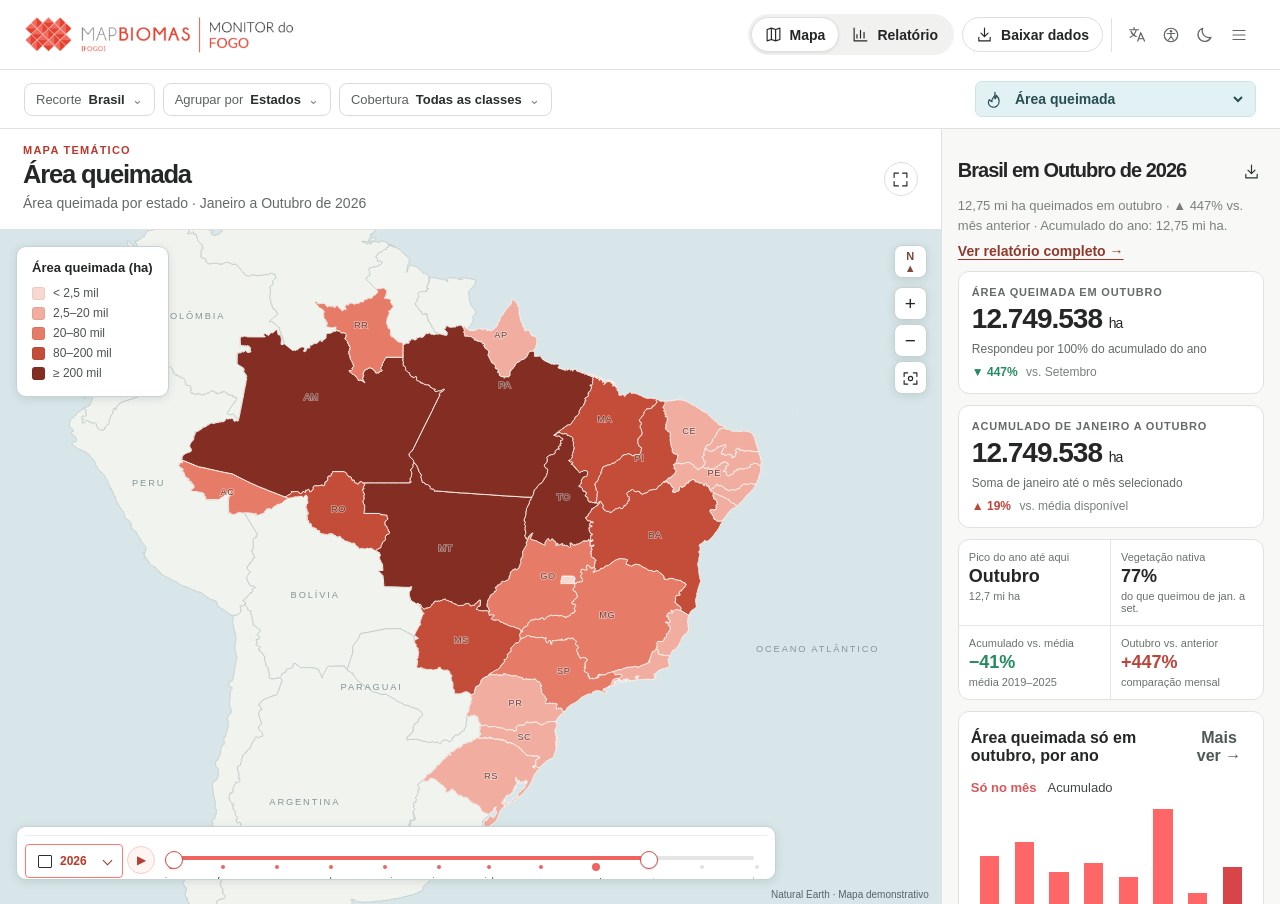
==== monitor-do-fogo/index.html @ af0b5ec8 "feat: adiciona protótipo Monitor do Fogo em monitor-do-fogo/ Site estático (HTML/CSS/JS) com mapa, r" ====
<!doctype html>
<html lang="pt-BR"><head><meta charset="utf-8"><meta name="viewport" content="width=device-width,initial-scale=1"><meta name="theme-color" content="#fbfaf8"><title>Monitor do Fogo | Mapas e relatórios</title><link rel="stylesheet" href="estilo.css"></head>
<body><header><img class="logo-monitor" src="logo-monitor-do-fogo.png" width="817" height="128" alt="MapBiomas Fogo — Monitor do Fogo"><div class="cab-acoes"><nav aria-label="Visualização"><button id="tabMapa" class="ativo"><i data-i="map"></i>Mapa</button><button id="tabRel"><i data-i="chart"></i>Relatório</button></nav><button id="download" class="botao"><i data-i="download"></i>Baixar dados</button><div class="utils"><button id="idioma" class="util" title="Idioma da navegação" aria-label="Idioma da navegação"><svg class="icon" viewBox="0 0 24 24" aria-hidden="true"><path d="M2 5h12M8 2v3m3 0c-1 5-4 8-8 10m1-8c1 3 4 6 7 7m2 6 4-11 5 11m-8-3h6"/></svg></button><button id="acess" class="util" title="Acessibilidade" aria-label="Acessibilidade"><svg class="icon" viewBox="0 0 24 24" aria-hidden="true"><circle cx="12" cy="12" r="9"/><circle cx="12" cy="7" r="1"/><path d="M7 10h10m-5 1v3m0 0-3 4m3-4 3 4"/></svg></button><button id="tema" class="util" title="Alternar tema" aria-label="Alternar tema"><svg class="icon" viewBox="0 0 24 24" aria-hidden="true"><path d="M20 15A9 9 0 0 1 9 3a9 9 0 1 0 11 12Z"/></svg></button><button id="menu" class="util" title="Menu" aria-label="Menu"><svg class="icon" viewBox="0 0 24 24" aria-hidden="true"><path d="M4 6h16M4 12h16M4 18h16"/></svg></button></div></div></header>
<div class="filtros"><div id="filtrosFogo" class="filtros-fogo" hidden>
<button class="filtro-btn" id="territorioBtn">Recorte <strong>Brasil</strong><span>⌄</span></button>
<button class="filtro-btn" id="agruparBtn">Agrupar por <strong>Estados</strong><span>⌄</span></button>
<button class="filtro-btn" id="coberturaBtn">Cobertura <strong>Todas as classes</strong><span>⌄</span></button>
<button class="filtro-btn periodo-btn" id="periodoBtn"><i data-i="calendar"></i><strong>2026</strong><span>⌄</span></button>
</div><label id="territorioFallback"><span class="fieldname">Recorte</span><select id="uf" aria-label="Recorte territorial"></select></label><label id="classeFallback"><i data-i="layers"></i><select id="classe" aria-label="Classe de cobertura"></select></label><label id="biomaWrap" hidden><select id="bioma" aria-label="Bioma"></select></label><label class="produto"><i data-i="fire"></i><select id="produto" aria-label="Produto"></select></label></div>
<div id="menusFogo" class="menus-fogo" hidden></div>
<main id="mapaView"><section class="mapcol"><div class="maphead"><div><div class="kicker">MAPA TEMÁTICO</div><h1 id="tituloMapa"></h1><p id="subMapa"></p></div><button class="quadrado" id="expand" aria-label="Alternar mapa ampliado"><i data-i="expand"></i></button></div><div class="mapstage"><svg id="mapa" viewBox="0 0 810 575" aria-label="Mapa interativo das unidades da federação"></svg><div id="legenda" class="mapbox"></div><div class="maptools"><span aria-label="Norte">N<br>▲</span><button id="zoomIn" aria-label="Aproximar mapa">+</button><button id="zoomOut" aria-label="Afastar mapa">−</button><button id="home" aria-label="Restaurar mapa"><i data-i="focus"></i></button></div><div id="mapTip" hidden></div><div class="tempo" id="timeline"><div class="tempotop"><span><i data-i="calendar"></i> Linha do tempo</span><b id="tempoValue"></b></div><div class="tempoctrl"><button id="play" aria-label="Reproduzir meses">▶</button><button id="timelineAno" class="timeline-year" aria-label="Selecionar ano">2026⌄</button><div class="timeline-range"><input id="rangeInicio" type="range" min="0" max="11" value="0" aria-label="Mês inicial"><input id="rangeFim" type="range" min="0" max="11" value="9" aria-label="Mês final"></div><div id="meses"></div></div></div><small class="credito">Natural Earth · Mapa demonstrativo</small></div></section><aside id="painel"></aside></main>
<main id="relView" hidden><div class="relbar"><label>Período <select id="relMes"></select></label><small id="atualizacao">Série demonstrativa até setembro de 2026</small><button class="botao" id="share"><svg class="icon" viewBox="0 0 24 24" aria-hidden="true"><circle cx="18" cy="5" r="3"/><circle cx="5" cy="12" r="3"/><circle cx="18" cy="19" r="3"/><path d="m8 11 7-4m-7 6 7 4"/></svg>Compartilhar</button><button class="botao" id="print"><i data-i="print"></i>Imprimir ou salvar PDF</button></div><nav id="secoes" aria-label="Seções do relatório"></nav><div id="relatorio"></div></main>
<dialog id="modal"><div class="dlghead"><h2 id="modalTitulo"></h2><button class="quadrado" id="fechar" aria-label="Fechar">×</button></div><div id="modalBody"></div></dialog>
<script src="geografia.js?v=20261120-1755"></script><script src="navegacao.js?v=20261120-1755"></script><script src="fogo.js?v=20261120-1755"></script><script src="app.js?v=20261120-1755"></script><script src="exportar.js?v=20261120-1755"></script><script src="controles.js?v=20261120-1755"></script></body></html>
---- monitor-do-fogo/estilo.css ----
*{box-sizing:border-box}body{margin:0;font-family:Inter,"Segoe UI",Arial,sans-serif;background:#f7f8f7;color:#252727;--red:#ba392b;--line:#e1e2df}button,select{color:inherit;font:inherit;cursor:pointer}button{background:transparent;border:0}button:focus-visible,select:focus-visible,a:focus-visible,[tabindex]:focus-visible{outline:3px solid #306e8d;outline-offset:1px}button:hover{filter:brightness(.93)}[hidden]{display:none!important}header,.filtros,.cab-acoes,.botao,nav,nav button,.filtros label,.tempotop span,.relbar,.dlghead,.linha,.maphead{display:flex;align-items:center}header{background:white;justify-content:space-between;height:70px;padding:0 25px;border-bottom:1px solid var(--line)}.logo-monitor{display:block;width:clamp(200px,25vw,278px);height:auto;max-width:100%}.cab-acoes,nav,nav button,.botao,.filtros label{gap:8px}nav{background:#f1f2f0;border-radius:22px;padding:3px;gap:0}nav button,.botao,.quadrado{font-size:14px;font-weight:600;padding:8px 13px;border-radius:20px;justify-content:center}nav .ativo,.botao,.quadrado{background:white;border:1px solid #dedfdd}nav .ativo{box-shadow:0 1px 3px #232a2415}.quadrado{padding:7px;display:grid;place-items:center;width:34px;height:34px}svg.icon{width:17px;height:17px;fill:none;stroke:currentColor;stroke-width:1.65;stroke-linecap:round;stroke-linejoin:round;vertical-align:middle}.filtros{padding:11px 24px;gap:12px;background:white;border-bottom:1px solid var(--line);flex-wrap:wrap}.filtros label,.relbar label{background:#fff;border:1px solid #dcdedb;border-radius:7px;padding:1px 9px;color:#545b59}.filtros label.produto{margin-left:auto;background:#fcf0eb;color:#9c392a;border-color:#f1d7cd}select{border:0;background:transparent;padding:7px 18px 7px 1px;font-size:14px;font-weight:600;max-width:100%}#mapaView{display:grid;grid-template-columns:minmax(0,1fr) clamp(300px,26.5vw,410px);min-height:calc(100vh - 125px)}.mapcol{display:flex;flex-direction:column;min-width:0}.maphead{background:#fff;padding:15px 23px;justify-content:space-between;border-bottom:1px solid var(--line)}.kicker,.eyebrow,.metricname{font-size:11px;font-weight:750;letter-spacing:1.25px;color:var(--red)}h1,h2,h3,p{margin:0}h1{font-size:clamp(22px,2vw,31px);letter-spacing:-1.2px;margin:4px 0}p,.muted{font-size:14px;line-height:1.5;color:#636968}.mapstage{background:#d8e6e9;position:relative;min-height:510px;flex:1;overflow:hidden;isolation:isolate}#mapa{position:absolute;inset:0;width:100%;height:100%;touch-action:manipulation}.mapbox,.maptools button,.tempo,.maptools>span,#mapTip{box-shadow:0 2px 9px #293d4021;border:1px solid #c7d2d2;background:#fff;border-radius:10px}.mapbox{position:absolute;left:16px;top:16px;padding:13px 15px;min-width:147px}.mapbox strong{font-size:13px;display:block;margin-bottom:8px}.legrow{display:flex;align-items:center;gap:8px;padding:3px 0;font-size:12px;color:#4c5351}.swatch{width:13px;height:13px;border:1px solid #0001;border-radius:3px}.maptools{position:absolute;right:14px;top:15px;display:grid;gap:4px;text-align:center}.maptools button,.maptools>span{width:33px;height:33px;font-size:19px;border-radius:8px}.maptools>span{margin-bottom:5px;font-size:11px;font-weight:750;line-height:12px;padding-top:4px;color:#7f463e}.tempo{position:absolute;left:16px;right:16px;bottom:24px;max-width:650px;padding:10px 13px}.tempotop,.tempoctrl{display:flex;align-items:center;gap:10px}.tempotop{justify-content:space-between;font-size:12px;color:#596260}.tempotop span{gap:6px}.tempotop b{color:var(--red)}.tempoctrl{margin-top:8px;border-top:1px solid #eaede9;padding-top:6px;font-size:12px}.tempoctrl>button{color:var(--red)}#meses{display:flex;flex:1;justify-content:space-between;gap:1px}#meses button{font-size:12px;padding:5px 6px;border-radius:4px}#meses .sel{background:#fae8e0;color:#a63528;font-weight:750}#meses :disabled{color:#afb1ae;cursor:default}.credito{position:absolute;right:12px;bottom:4px;color:#566667;font-size:10px}.ufshape{cursor:pointer;transition:fill .2s}.ufshape:hover{stroke:#332e2d;stroke-width:1.6}.uflabel,.extra{pointer-events:none}#mapTip{position:absolute;pointer-events:none;font-size:13px;padding:7px 9px;z-index:2}aside{border-left:1px solid var(--line);padding:23px 16px;background:#f8f9f7;overflow:auto;max-height:calc(100vh - 125px)}h2{font-size:23px;letter-spacing:-1px;line-height:1.16}aside h2{margin:7px 0}.card{background:white;border:1px solid #dedfdb;border-radius:11px;padding:17px;margin-top:12px}.metricname{color:#646b68;letter-spacing:.8px;display:flex;align-items:center;gap:8px}.metricname svg{color:#b74432}.big{font-size:clamp(27px,2.35vw,38px);font-weight:740;letter-spacing:-1.5px;line-height:1.18;margin:7px 0 4px}.big small{font-size:15px;letter-spacing:0}.link{color:#90382d;font-weight:650;padding:0;font-size:14px;margin-top:8px;text-decoration:underline;text-underline-offset:3px}.linha,.dlghead,.relbar{justify-content:space-between;gap:12px}.tag{color:#9a4030;background:#faeae3;border-radius:5px;font-size:12px;padding:4px 7px}.barline{display:grid;grid-template-columns:32px 1fr auto;gap:8px;align-items:center;font-size:12px;margin-top:10px}.rail{background:#f3efeb;height:7px;border-radius:3px;overflow:hidden}.rail i{display:block;height:100%;background:#c6644e}.card h3{font-size:15px}.card small,.fine{font-size:12px;color:#68716b}.prototipo{display:inline-block;color:#6a6d68;background:#edeee9;font-size:11px;padding:4px 7px;border-radius:4px;margin-bottom:9px}.statbtn{margin:6px 5px 0 0}.relbar{padding:12px 24px;border-bottom:1px solid var(--line);background:white}.relbar label{font-size:13px}#relatorio{max-width:1120px;margin:0 auto;padding:20px 24px 70px}.hero{display:grid;grid-template-columns:1fr 1fr;gap:30px;align-items:center;padding:28px}.hero .big{font-size:clamp(38px,5vw,67px)}.hero .big small{color:var(--red);font-size:20px}.duas{display:grid;grid-template-columns:1fr 1fr;gap:14px}.bars{display:flex;align-items:end;height:95px;gap:6px;margin-top:18px}.baritem{flex:1;text-align:center;height:100%;display:flex;flex-direction:column;justify-content:flex-end;font-size:11px;color:#5d6560}.baritem i{min-height:1px;background:#cdd2ce;border-radius:3px 3px 0 0}.baritem b{font-weight:500;padding:4px 0}.bars .selecionado{background:#bf4937}dl{display:grid;grid-template-columns:110px 1fr;gap:8px;font-size:14px}dt{color:#6a716c}dd{margin:0}dialog{width:min(530px,92vw);max-height:85vh;padding:22px;border:1px solid #d3d6d1;border-radius:14px;color:#252727}dialog::backdrop{background:#22302c66}.dlghead{margin-bottom:15px}.dlghead h2{font-size:23px}dialog p+button,dialog p+p{margin-top:10px}.ampliado #mapaView{grid-template-columns:1fr}.ampliado aside{display:none}.ranges{width:100%;accent-color:var(--red)}.estado{font-size:12px;letter-spacing:.4px;fill:#5b3930;paint-order:stroke;stroke:#ffffff80;stroke-width:1.5}.rangeline{margin-top:8px}.tabla{width:100%;border-collapse:collapse;margin-top:12px;font-size:14px}.tabla td,.tabla th{text-align:left;padding:7px;border-bottom:1px solid var(--line)}
@media(max-width:900px){#mapaView{grid-template-columns:minmax(0,1fr) 270px}.mapbox{min-width:0;padding:9px}.mapstage{min-height:480px}#meses button{padding:4px 2px}.tempo{left:7px;right:7px}.maphead{padding:13px}.filtros{padding:9px 14px}}@media(max-width:700px){header{padding:8px 12px;height:auto;flex-wrap:wrap;gap:10px}.cab-acoes{gap:4px}.cab-acoes .botao{font-size:12px}.logo-monitor{width:208px}nav button{padding:6px 8px}.filtros{gap:5px}.filtros label{padding:0 5px}.filtros label.produto{margin-left:0}select{font-size:12px;padding-right:2px}#mapaView{display:block}.mapstage{height:60vh;min-height:400px}.mapbox{left:7px;top:8px}.legrow{font-size:10px;padding:2px 0}.mapbox strong{font-size:11px}.tempoctrl{gap:5px}aside{max-height:none;border-left:0}.hero,.duas{grid-template-columns:1fr;gap:5px}.hero{padding:18px}#relatorio{padding:10px}.credito{font-size:9px}}@media print{header,.filtros,.relbar,.link,.quadrado,#mapaView{display:none!important}#relView{display:block!important}#relatorio{padding:0}.card{break-inside:avoid}*{print-color-adjust:exact}}
.destaques{display:grid;grid-template-columns:repeat(4,1fr);margin-top:14px;border:1px solid var(--line);border-radius:10px;background:#fff}.destaques div{padding:16px;border-right:1px solid var(--line)}.destaques div:last-child{border:0}.destaques small{color:#626965;font-size:13px}.destaques strong{display:block;margin-top:5px;font-size:21px;letter-spacing:-.5px}@media(max-width:650px){.destaques{grid-template-columns:1fr 1fr}.destaques div{border-bottom:1px solid var(--line)}}
.utils{display:flex;align-items:center;border-left:1px solid var(--line);padding-left:8px;gap:1px}.util{display:grid;place-items:center;width:33px;height:34px;border-radius:7px;color:#5e6563}.util:hover,.util[aria-pressed=true]{background:#eff2ef}.util svg{width:18px;height:18px}.fieldname{font-size:12px;color:#606764}.produto{position:relative}.filtros label.produto{background:#e2f2f4;border-color:#cce4e7;color:#284d53}.relbar{justify-content:flex-start}.relbar #atualizacao{margin-right:auto;color:#646d69;font-size:12px}#secoes{display:flex;align-items:center;gap:4px;padding:9px 24px;border-bottom:1px solid var(--line);background:#fafbf9;border-radius:0;overflow-x:auto;white-space:nowrap}#secoes button{border:0;border-radius:5px;font-size:13px;padding:7px 9px;color:#525955}#secoes button[aria-current]{color:#ab3929;background:#f9e7df}.regbadge{font-size:11px;font-weight:750;color:#a83a2b;background:#f7e6df;border-radius:4px;padding:5px 8px;text-transform:uppercase}.secbody{padding:24px}.secbody h2{margin:9px 0 14px}.subheading{margin-top:20px}.sharelabel,.check{display:block;margin:15px 0;font-size:14px}.sharelabel input{width:100%;border:1px solid #bec6c1;border-radius:5px;padding:9px}.menuitems{display:grid}.menuitems button{text-align:left;padding:12px;border-bottom:1px solid var(--line)}.texto-maior body{zoom:1.15}.movimento-reduzido *{transition:none!important;scroll-behavior:auto!important}
.escuro body{--line:#444c49;--red:#ffaa91;background:#202625;color:#f3f3ee;color-scheme:dark}.escuro :is(header,.relbar,.filtros,.maphead,.card,.tempo,.mapbox,.maptools button,.maptools>span,.botao,.quadrado,.filtros label,.relbar label,dialog,.destaques,#secoes){background:#282f2d;color:#edf1ec;border-color:#46514c}.escuro :is(aside,nav,#secoes button,.util:hover,.util[aria-pressed=true],nav .ativo){background:#363e3b;color:#e7eee9}.escuro :is(p,small,.fine,.util,.fieldname,.metricname,.legrow,.card small,.baritem,.tempotop,.sharelabel,.destaques small,#atualizacao){color:#c3cec7}.escuro .regbadge,.escuro #secoes button[aria-current],.escuro .prototipo,.escuro #meses .sel{background:#523c33;color:#ffb698}.escuro button.link,.escuro a.link,.escuro .tempotop b{color:#ffba9e}.escuro .logo-monitor{background:white;padding:4px;border-radius:4px}.escuro .mapstage{background:#8eaaaf}.escuro .credito{background:#e3eeee;color:#384b4a}.escuro select option{background:#29302e;color:#eee}.escuro .rail{background:#505753}.escuro #mapTip{color:#202523}.escuro .sharelabel input{color:inherit;background:#303735}.escuro .filtros label.produto{background:#284449;color:#d6f1f1}
@media(max-width:750px){#secoes{padding:7px 12px}.relbar{flex-wrap:wrap;padding:9px 12px}.relbar #atualizacao{width:100%;order:1}.cab-acoes{flex-wrap:wrap}.utils{padding-left:4px}.util{width:29px}.filtros label.produto{max-width:100%}}@media print{#secoes,.utils{display:none!important}.escuro body,.escuro .card,.escuro .destaques{color:black;background:white}}

/* Controles e gráfico do produto Área queimada */
.filtros-fogo{display:flex;align-items:center;gap:8px;flex:1;flex-wrap:wrap}
.filtro-btn{display:flex;align-items:center;gap:7px;padding:8px 11px;border:1px solid #d8ddda;background:#fff;border-radius:8px;color:#5a625e;font-size:13px}
.filtro-btn strong{color:#292f2c;font-weight:650}.filtro-btn span{color:#808781}
.filtros-fogo .periodo-btn{margin-left:auto}
.menus-fogo{position:absolute;z-index:20;top:120px;left:14px;width:min(390px,calc(100vw - 28px))}
.menu-fogo{background:#fff;border:1px solid #d9dedb;border-radius:10px;box-shadow:0 9px 26px #25352c26;padding:13px;max-height:min(68vh,520px);overflow:auto}
.menu-fogo>.menu-title{display:flex;justify-content:space-between;align-items:center;font-weight:700;font-size:14px;padding:2px 3px 11px}
.menu-title button{font-size:20px;color:#68716b}
.menu-fogo>button:not(.menu-title button){display:flex;width:100%;align-items:center;text-align:left;justify-content:space-between;border-radius:6px;padding:10px 8px;font-size:14px}
.menu-fogo>button.selected{background:#d9f0f5;color:#285568}
.menu-fogo input[type=search]{width:100%;padding:10px;border:1px solid #cbd2ce;border-radius:7px;font-size:14px}
.territorios{max-height:330px;overflow:auto;margin-top:8px}
.territorios button{width:100%;text-align:left;padding:9px 8px;border-radius:5px}
.territorios button:hover{background:#eef4f1}.territorios button.selected{background:#d9f0f5;color:#23536a}
.classe-op{display:flex;align-items:center;gap:9px;padding:9px 6px;font-size:14px;border-bottom:1px solid #eff0ed}
.classe-op input{accent-color:#168c67;width:16px;height:16px}
.menu-fogo p{font-size:12px;margin:10px 3px 2px}
.anos-fogo{display:grid;grid-template-columns:repeat(3,1fr);gap:7px;padding:10px 3px}
.anos-fogo button{border:1px solid #e0e3df;border-radius:6px;background:#fff;padding:9px 4px;font-size:14px}
.anos-fogo button.selected{border-color:#ed7474;background:#fff0f0;color:#2f3331;font-weight:700}
.menu-actions{display:flex;justify-content:flex-end;gap:8px;border-top:1px solid #eaede9;padding-top:11px}
.menu-actions button{padding:8px 12px;border-radius:6px}
.menu-actions .apply-year{background:#fb656b;color:#fff;font-weight:700}
#filtrosFogo[hidden],#menusFogo[hidden]{display:none}
#painel .area-head{display:flex;align-items:center;justify-content:space-between}
#painel .area-head h2{font-size:20px}
#painel #baixarFogo{padding:4px;color:#26332f}
#painel .area-desc{margin-top:7px;font-size:13px;color:#79807b}
.modo-fogo{display:flex;align-items:center;gap:11px;margin:12px 0 18px;font-size:13px}
.modo-fogo button{padding:2px 0;color:#414744}.modo-fogo button.sel{color:#dc5657;font-weight:700}
.chart-title{display:flex;justify-content:space-between;align-items:center;font-size:12px;color:#5f6862;margin:5px 0}
.periodo-inline{border:0;background:transparent;color:#4d5952;font-weight:650;padding:3px}
.grafico-fogo{display:grid;grid-template-columns:repeat(8,minmax(0,1fr));align-items:end;gap:5px;height:155px;border-bottom:1px solid #bdccd1;padding:8px 4px 0}
.barra-fogo{height:100%;min-width:0;display:flex;flex-direction:column;justify-content:flex-end;align-items:center;gap:6px;border:0;background:none;padding:0;color:#525d59;font-size:11px}
.barra-fogo i{display:block;width:min(65%,24px);min-height:2px;background:#ff686b}
.barra-fogo.current i{background:#da464a}
.barra-fogo:hover i{filter:brightness(.88)}
.eixo-fogo{display:flex;justify-content:space-between;font-size:10px;color:#71807a;margin:5px 0 12px}
.area-total{display:flex;flex-wrap:wrap;align-items:center;justify-content:space-between;gap:5px;border-top:1px solid #e8ebe7;padding:11px 0}
.area-total>span:first-child{font-size:12px;color:#65706a}
.area-total strong{font-size:20px;letter-spacing:-.5px}
.area-total strong small{font-size:13px;font-weight:500}
.simulado-tag{font-size:10px;color:#69736c;background:#edf0eb;border-radius:4px;padding:4px 6px}
.group-results{border-top:1px solid #e8ebe7;padding-top:11px;margin-top:3px;font-size:12px}
.group-results p{font-size:12px;margin-top:5px}
#timeline[hidden]{display:none}
@media(max-width:700px){.filtros-fogo{gap:5px}.filtro-btn{padding:7px;font-size:11px;gap:4px}.filtros-fogo .periodo-btn{margin-left:0}.menus-fogo{top:145px}.grafico-fogo{height:138px;gap:2px}.barra-fogo{font-size:10px}}
.fogo-card{background:#fff;border:1px solid #e0e2df;border-radius:11px;padding:14px 13px;margin-top:11px}.fogo-big{font-size:28px;font-weight:750;letter-spacing:-1px;margin:5px 0}.fogo-big small{font-size:14px;font-weight:500}.fogo-card p{font-size:12px}.compare{font-size:12px;font-weight:700;margin-top:7px}.compare span{font-weight:400;color:#77807a;margin-left:5px}.green,.green-text{color:#258c60}.red,.red-text{color:#be443b}.fogo-highlights{display:grid;grid-template-columns:1fr 1fr;background:#fff;border:1px solid #e0e2df;border-radius:11px;margin-top:11px;overflow:hidden}.fogo-highlights>div{padding:11px 10px;border-right:1px solid #e4e6e3;border-bottom:1px solid #e4e6e3}.fogo-highlights>div:nth-child(2n){border-right:0}.fogo-highlights>div:nth-last-child(-n+2){border-bottom:0}.fogo-highlights small,.fogo-highlights span{display:block;color:#69736c;font-size:11px}.fogo-highlights strong{display:block;font-size:18px;margin:3px 0}.fogo-chart-card{background:#fff;border:1px solid #e0e2df;border-radius:11px;padding:14px 12px;margin-top:11px}.fogo-chart-card .modo-fogo{margin:10px 0 4px}.fogo-chart-card .grafico-fogo{height:130px}.fogo-chart-card .barra-fogo i{background:#ff6668}.fogo-chart-card .barra-fogo.current i{background:#d84549}.fogo-chart-card .barra-fogo{font-size:10px}@media(max-width:700px){.fogo-big{font-size:26px}.fogo-highlights strong{font-size:16px}}
.fogo-extra-card{background:#fff;border:1px solid #dfe2df;border-radius:11px;padding:15px 13px;margin-top:12px}.fogo-extra-head{display:flex;justify-content:space-between;gap:10px;align-items:flex-start;font-size:14px;line-height:1.35}.extra-actions{color:#347991;white-space:nowrap;font-size:18px}.map-pill{margin-top:10px;border:1px solid #6ba9bf;background:#edf9fc;color:#2a5060;border-radius:18px;padding:6px 10px;font-size:12px;font-weight:700}.classe-legenda{display:grid;grid-template-columns:1fr 1fr;gap:8px 11px;margin-top:14px}.classe-legenda>div{font-size:11px;line-height:1.25;position:relative;padding-left:17px}.classe-legenda i{position:absolute;left:0;top:2px;width:11px;height:11px;border-radius:50%}.classe-legenda b,.classe-legenda span{display:block}.classe-legenda span{color:#68736d;margin-top:2px}.donut-fogo{width:136px;height:136px;border-radius:50%;margin:18px auto 15px;position:relative}.donut-fogo:after{content:"";position:absolute;inset:38px;background:#fff;border-radius:50%}.ranking-fogo{margin-top:13px}.ranking-fogo>div{margin:10px 0}.ranking-fogo label{display:flex;justify-content:space-between;font-size:12px;color:#5d6761;margin-bottom:5px}.ranking-fogo label span{color:#4d5550;font-size:12px}.ranking-fogo>div>i{height:8px;background:#f0f1ee;border-radius:3px;display:block;overflow:hidden}.ranking-fogo>div>i em{display:block;height:100%;background:#ff5148;border-radius:3px}.escuro .fogo-extra-card,.escuro .fogo-card,.escuro .fogo-chart-card{background:#282f2d;border-color:#46514c}.escuro .donut-fogo:after{background:#282f2d}.escuro .classe-legenda span,.escuro .ranking-fogo label{color:#c3cec7}
.nivel-fogo{display:flex;gap:6px;margin:12px 0}.nivel-fogo button{border:0;background:transparent;color:#4f5a55;border-radius:6px;padding:7px 11px;font-size:12px}.nivel-fogo button.ativo{background:#e4e6e5;color:#24302b;font-weight:700}.escuro .nivel-fogo button.ativo{background:#46514c;color:#f1f4ef}#painel>.card:last-child{display:none}
.tri-legend{position:relative;height:148px;margin:10px 0 2px;font-size:9px;color:#43504a}.tri-gradient{position:absolute;left:50%;top:20px;transform:translateX(-50%);width:126px;height:102px;background:radial-gradient(circle at 50% 0%,#df322b 0 16%,transparent 48%),radial-gradient(circle at 100% 100%,#2b9f4e 0 13%,transparent 49%),radial-gradient(circle at 0 100%,#377bc1 0 13%,transparent 49%),linear-gradient(135deg,#2c79c4 4%,#ea4335 49%,#35a94e 94%);clip-path:polygon(50% 0,100% 100%,0 100%);filter:saturate(1.16)}.tri-gradient:after{content:"";position:absolute;inset:0;background:linear-gradient(160deg,transparent 42%,rgba(255,255,255,.16));clip-path:inherit}.tri-top,.tri-left,.tri-right{position:absolute;white-space:nowrap;font-weight:650}.tri-top{top:0;left:50%;transform:translateX(-50%);color:#c9322c}.tri-left{left:0;bottom:3px;color:#376fae}.tri-right{right:0;bottom:3px;color:#258743}.escuro .tri-legend{color:#d4ddd8}.material-panel{margin-top:12px}.material-panel p{font-size:12px;line-height:1.45;color:#66716b}.material-kicker{font-size:10px;color:#d04a42;font-weight:750;letter-spacing:.08em}.material-meta{display:grid;grid-template-columns:1fr 1fr;gap:9px;margin-top:13px;padding-top:12px;border-top:1px solid #e6e9e5}.material-meta span{display:block;font-size:10px;color:#758078}.material-meta strong{display:block;font-size:12px;margin-top:3px}.material-read{margin-top:13px;padding:10px;background:#f6f8f5;border-radius:8px}.material-read strong{font-size:12px}.material-read div{display:flex;align-items:center;gap:7px;margin-top:8px;font-size:11px;color:#58655e}.material-read i{width:10px;height:10px;border-radius:50%;display:inline-block}.escuro .material-read{background:#323b36}.escuro .material-meta{border-color:#46514c}
.material-download{margin-top:14px;padding:12px;border:1px solid #b8d8df;border-radius:9px;background:#f2fbfc}.material-download>div:first-child strong{display:block;font-size:13px}.material-download>div:first-child span{display:block;margin-top:3px;font-size:11px;color:#64736d}.material-download .statbtn{margin-top:10px;width:100%;justify-content:center;background:#2c7186;color:#fff}.download-formats{display:flex;gap:6px;margin-top:8px}.download-formats span{border:1px solid #8ec1ce;border-radius:5px;padding:3px 7px;font-size:10px;font-weight:700;color:#2a6e80;background:#fff}.escuro .material-download{background:#263b3d;border-color:#4b737b}.escuro .download-formats span{background:#2e4241;color:#c8e5e7}
.material-read div{display:grid;grid-template-columns:10px 63px minmax(0,1fr);align-items:start;column-gap:7px;line-height:1.32;margin-top:9px}.material-read div:first-of-type{margin-top:10px}.material-read div strong{font-size:11px;line-height:1.28}.material-read i{margin-top:3px}
.emissoes-intro{padding:4px 0 8px}.emissoes-intro h3{font-size:19px;margin:4px 0}.emissoes-intro p,.emissao-caption{font-size:12px;line-height:1.4;color:#68736d}.emissao-metrics{display:grid;grid-template-columns:1fr 1fr;gap:9px;margin-top:8px}.emissao-metrics>div{background:#fff;border:1px solid #dfe2df;border-radius:11px;padding:12px}.emissao-metrics small{display:block;font-size:10px;color:#6e7972;font-weight:700}.emissao-metrics strong{display:block;font-size:21px;letter-spacing:-.5px;margin:5px 0}.emissao-metrics strong em{font-style:normal;font-size:11px;font-weight:500}.emissao-metrics span{font-size:10px;color:#6e7972}.emissao-chart-card{margin-top:11px}.emissao-chart-card .fogo-extra-head span{font-size:10px;color:#76827b}.emissao-modos{margin:8px 0 4px}.emissao-modos button{font-size:12px}.emissao-bars{height:128px;display:flex;align-items:end;gap:5px;border-bottom:1px solid #bdccd1;padding:6px 4px 0}.emissao-bar{height:100%;flex:1;display:flex;flex-direction:column;justify-content:flex-end;align-items:center;gap:5px;font-size:10px;color:#66736c}.emissao-bar i{width:min(75%,22px);min-height:3px;background:#ce5c4c;border-radius:3px 3px 0 0}.emissao-axis{display:flex;justify-content:space-between;font-size:9px;color:#7b8880;margin-top:5px}.emissao-ranking{margin-top:10px}.emissao-rank{margin:10px 0}.emissao-rank>div{display:flex;justify-content:space-between;gap:8px;font-size:11px}.emissao-rank span{color:#68736d;font-size:10px;text-align:right}.emissao-rank>i{display:block;height:7px;background:#eef0ed;border-radius:3px;overflow:hidden;margin-top:4px}.emissao-rank em{display:block;height:100%;border-radius:3px}.emissao-matrix{overflow-x:auto;margin-top:9px}.emissao-matrix table{width:100%;border-collapse:collapse;font-size:9px}.emissao-matrix th,.emissao-matrix td{padding:5px 4px;border-bottom:1px solid #e8ebe7;text-align:right;white-space:nowrap}.emissao-matrix th:first-child,.emissao-matrix td:first-child{text-align:left}.emissao-matrix td{color:#5d6b63}.emissao-download{margin-top:12px}.escuro .emissao-metrics>div{background:#282f2d;border-color:#46514c}.escuro .emissao-matrix th,.escuro .emissao-matrix td{border-color:#46514c}
.emissao-detail{display:flex;align-items:center;justify-content:flex-end;gap:5px;flex-wrap:wrap;margin:8px 0 10px}.emissao-detail>span{font-size:9px;font-weight:750;letter-spacing:.08em;color:#7a817d;margin-right:3px}.emissao-detail button{border:1px solid #d5c5ae;background:#fffaf3;color:#785f48;border-radius:14px;padding:5px 9px;font-size:10px}.emissao-detail button.active{background:#a95e31;color:#fff;border-color:#a95e31;font-weight:700}.escuro .emissao-detail button{background:#303a36;border-color:#59665e;color:#d5ded8}.escuro .emissao-detail button.active{background:#a95e31;color:#fff}
.fogo-chart-card .grafico-fogo,.emissao-chart-card .emissao-bars{height:170px}.donut-fogo{display:flex;align-items:center;justify-content:center}.donut-center{display:flex;flex-direction:column;align-items:center;justify-content:center;position:relative;z-index:1;width:60px;height:60px;text-align:center}.donut-center strong{font-size:15px;color:#29332f}.donut-center small{font-size:8px;color:#77827b;margin-top:2px}.api-badge{font-size:9px;color:#3a7180;background:#eef8fa;border:1px solid #c3e0e5;border-radius:10px;padding:3px 7px;white-space:nowrap}.escuro .donut-center strong{color:#edf3ef}.escuro .api-badge{background:#2a4144;color:#cce8eb;border-color:#4e747a}@media(max-width:700px){.fogo-chart-card .grafico-fogo,.emissao-chart-card .emissao-bars{height:150px}}
.menus-fogo:has(.ano-menu){top:auto;bottom:84px;left:96px}.periodo-tipo{display:flex;gap:6px;margin:10px 0}.periodo-tipo button{border:1px solid #d9ddda;border-radius:14px;padding:6px 10px;font-size:11px}.periodo-tipo button.selected{background:#dceef2;border-color:#6aa9b7;color:#245d6c;font-weight:700}.mes-range{display:none;gap:8px;margin:10px 0}.mes-range label{display:flex;flex-direction:column;gap:3px;font-size:11px;color:#6b756f}.mes-range select{border:1px solid #d9ddda;border-radius:6px;padding:6px;font-size:11px}.ranking-fogo>div>i{max-width:92%;background:#eee8e3}.ranking-fogo>div>i em{background:#bd6664}.api-badge{background:#eef8fa}
.donut-fogo{width:176px;height:176px;margin:20px auto 17px}.donut-fogo:after{inset:48px}
.timeline-year{font-weight:750;color:#2f3734;min-width:46px;text-align:left}.timeline-range{--start:0%;--end:81.82%;position:relative;width:100%;height:20px;min-width:130px}.timeline-range:before{content:"";position:absolute;left:10px;right:10px;top:8px;height:4px;border-radius:5px;background:linear-gradient(to right,#e4e6e5 0 var(--start),#ef645f var(--start) var(--end),#e4e6e5 var(--end) 100%)}.timeline-range input{position:absolute;inset:0;width:100%;margin:0;pointer-events:none;appearance:none;background:transparent}.timeline-range input::-webkit-slider-runnable-track{height:4px;background:transparent;border-radius:5px}.timeline-range input::-webkit-slider-thumb{appearance:none;pointer-events:auto;width:23px;height:23px;margin-top:-9px;border:1px solid #c54842;border-radius:50%;background:#fff;box-shadow:0 1px 2px #0002}.timeline-range input::-moz-range-track{height:4px;background:transparent;border-radius:5px}.timeline-range input::-moz-range-thumb{pointer-events:auto;width:21px;height:21px;border:1px solid #c54842;border-radius:50%;background:#fff;box-shadow:0 1px 2px #0002}.timeline-range input:first-child{z-index:3}.timeline-range input:last-child{z-index:2}.tempoctrl #meses{display:none}
.origin-intro{padding:4px 0 8px}.origin-intro h3{font-size:22px;margin:5px 0}.origin-intro p{font-size:13px;color:#65716b;line-height:1.4}.origin-method p{font-size:12px;line-height:1.45}.origin-confidence{margin-top:12px}.origin-confidence span{font-size:11px;color:#69756e}.origin-confidence strong{display:block;font-size:20px;color:#258c60;margin:3px 0}.origin-confidence i{display:block;height:7px;background:#e9eeea;border-radius:8px;overflow:hidden}.origin-confidence em{display:block;height:100%;background:#258c60;border-radius:8px}.origin-list{margin:8px 0 0;padding-left:18px;color:#5f6a64;font-size:12px;line-height:1.8}.cicatriz-origem{mix-blend-mode:multiply}.ponto-origem{filter:drop-shadow(0 1px 1px #fff)}
.limites-biomas path{fill:none;stroke:#70847d;stroke-width:1.1;stroke-dasharray:4 3;opacity:.65}.cicatriz-origem{stroke:#fff7f5;stroke-width:.35}.ponto-origem{filter:drop-shadow(0 1px 1px #fff)}
.origin-stacks{height:170px;display:flex;align-items:end;gap:8px;border-bottom:1px solid #bdccd1;padding:9px 4px 0}.origin-stack{height:100%;flex:1;display:flex;flex-direction:column;align-items:center;justify-content:end;gap:6px;min-width:0}.origin-stack i{display:flex;flex-direction:column-reverse;width:min(24px,75%);overflow:hidden;border-radius:2px 2px 0 0}.origin-stack b{display:block;width:100%}.origin-stack span{font-size:10px;color:#59635e}.origem-cobertura .donut-fogo{margin-top:16px}
.mapbox.combustivel-legenda{left:auto;top:auto;right:16px;bottom:124px}
.fumaca-intro{padding:4px 0 10px}.fumaca-intro h3{font-size:22px;margin:5px 0}.fumaca-intro p{font-size:13px;line-height:1.42}.fumaca-modos{display:flex;gap:5px;flex-wrap:wrap;margin:8px 0 12px}.fumaca-modos button{padding:7px 9px;border:1px solid #e0dcd2;border-radius:16px;background:#f8f6ef;font-size:11px;font-weight:700}.fumaca-modos button.ativo{border-color:#e36f50;background:#fff4eb;color:#a74731}.smoke-scale{height:14px;border-radius:2px;margin:15px 0 5px}.smoke-scale-label{display:flex;justify-content:space-between;color:#6a716c;font-size:11px}.smoke-bars{height:130px;display:flex;align-items:end;gap:6px;margin:13px 0 3px}.smoke-bars>div{height:100%;flex:1;display:flex;flex-direction:column;justify-content:end;align-items:center;gap:3px;font-size:9px}.smoke-bars i{display:block;width:100%;min-height:2px;background:#dfa45c;border-radius:3px 3px 0 0}.smoke-bars b{font-size:10px}.smoke-bars span{color:#6d756f}.smoke-info{display:grid;gap:10px;margin-top:12px}.smoke-info>div{background:#fff;border:1px solid #dfe2df;border-left:4px solid #e8543d;border-radius:10px;padding:11px 12px}.smoke-info strong,.smoke-info span{display:block}.smoke-info strong{font-size:14px}.smoke-info span{font-size:12px;color:#66716b;line-height:1.35;margin-top:3px}
.smoke-class-list{display:grid;gap:7px;margin-top:12px}.smoke-class-list div{display:flex;align-items:center;gap:8px;font-size:12px;color:#555d58}.smoke-class-list i{display:inline-block;width:13px;height:13px;border-radius:3px;border:1px solid #0001}.smoke-donut{margin-top:20px}
.tempo{height:72px;padding:0 10px;max-width:760px;overflow:hidden}.tempotop{left:119px;top:12px}.tempotop b{font-size:13px;font-weight:750}.tempotop b:before{content:'▣';font-size:12px;margin-right:8px}.tempoctrl{position:relative;height:72px}.tempoctrl>#play{display:block;position:absolute;left:8px;bottom:10px;color:#ba392b;font-size:13px;padding:2px 5px}.timeline-year{position:absolute;left:0;top:8px;height:35px;min-width:94px;border:1px solid #ff8580;border-radius:4px;color:#2d3733;background:#fff;padding:0 10px;text-align:left}.timeline-year:before{content:'▣';font-size:13px;margin-right:8px;color:#2d3733}.timeline-range{position:absolute;left:104px;right:4px;top:34px;width:auto;height:23px;margin:0;min-width:0}.timeline-range:before{left:9px;right:9px;top:8px;height:4px;background:linear-gradient(to right,#e4e6e5 0 var(--start),#ef645f var(--start) var(--end),#e4e6e5 var(--end) 100%)}.timeline-range input::-webkit-slider-thumb{width:18px;height:18px;margin-top:-7px;border-color:#d64d49}.timeline-range input::-moz-range-thumb{width:17px;height:17px}.tempoctrl #meses{display:flex;position:absolute;left:104px;right:3px;bottom:1px;height:15px;align-items:center;justify-content:space-between;gap:0}.tempoctrl #meses button{display:block;padding:0;font-size:10px;line-height:12px;color:#39433e;background:transparent}.tempoctrl #meses button:before{content:'';display:block;width:4px;height:4px;border-radius:50%;background:#ef645f;margin:-15px auto 8px}.tempoctrl #meses .sel{background:transparent;color:#a63528;font-weight:750}.tempoctrl #meses .sel:before{width:8px;height:8px;margin-top:-17px;margin-bottom:6px}.tempoctrl #meses :disabled{color:#aeb4b0}.tempoctrl #meses :disabled:before{background:#dfe2e0}
.tempo{height:66px}.tempotop{display:none}.tempoctrl{height:66px}.timeline-year{top:7px;left:0;height:35px;min-width:106px;border-color:#ff7772;border-radius:4px;font-weight:750;padding:0 28px 0 34px}.timeline-year:before{content:'▣';position:absolute;left:12px;top:10px;font-size:13px}.timeline-year:after{content:'⌄';position:absolute;right:11px;top:8px;font-size:15px;font-weight:600}.tempoctrl>#play{left:110px;top:14px;bottom:auto;border-left:1px solid #d9deda;padding:3px 11px;color:#ba392b;font-size:14px}.timeline-range{left:142px;top:32px}.tempoctrl #meses{left:142px}.tempoctrl #meses .fora-periodo{color:#b4b9b6}.tempoctrl #meses .fora-periodo:before{background:#dfe2e0}.tempoctrl #meses .fora-periodo.sel{color:#b4b9b6;font-weight:500}.tempoctrl #meses .fora-periodo.sel:before{width:4px;height:4px;margin-top:-15px;margin-bottom:8px}
.tempo{height:54px;padding:0 8px}.tempoctrl{height:54px}.timeline-year{top:8px;height:34px;min-width:98px;padding-left:34px;border-color:#ff7772;color:#343c38}.timeline-year:before{content:'';left:12px;top:10px;width:12px;height:11px;border:1.5px solid #27312d;border-radius:1px;background:linear-gradient(#27312d 0 2px,transparent 2px 100%);box-shadow:inset 3px 3px #fff}.timeline-year:after{content:'';right:11px;top:12px;width:6px;height:6px;border-right:1.5px solid #9f382e;border-bottom:1.5px solid #9f382e;transform:rotate(45deg)}.tempoctrl>#play{left:102px;top:10px;width:28px;height:28px;padding:0;border:1px solid #eed2cd;border-radius:50%;background:#fff5f2;color:#b83f35;font-size:12px;line-height:26px;text-align:center}.timeline-range{left:140px;top:12px;height:23px}.timeline-range:before{top:8px}.tempoctrl #meses{left:140px;bottom:0;height:13px}.tempoctrl #meses button{font-size:9px;line-height:10px}.tempoctrl #meses button:before{margin-top:-14px;margin-bottom:7px}.tempoctrl #meses .sel:before{margin-top:-16px;margin-bottom:5px}
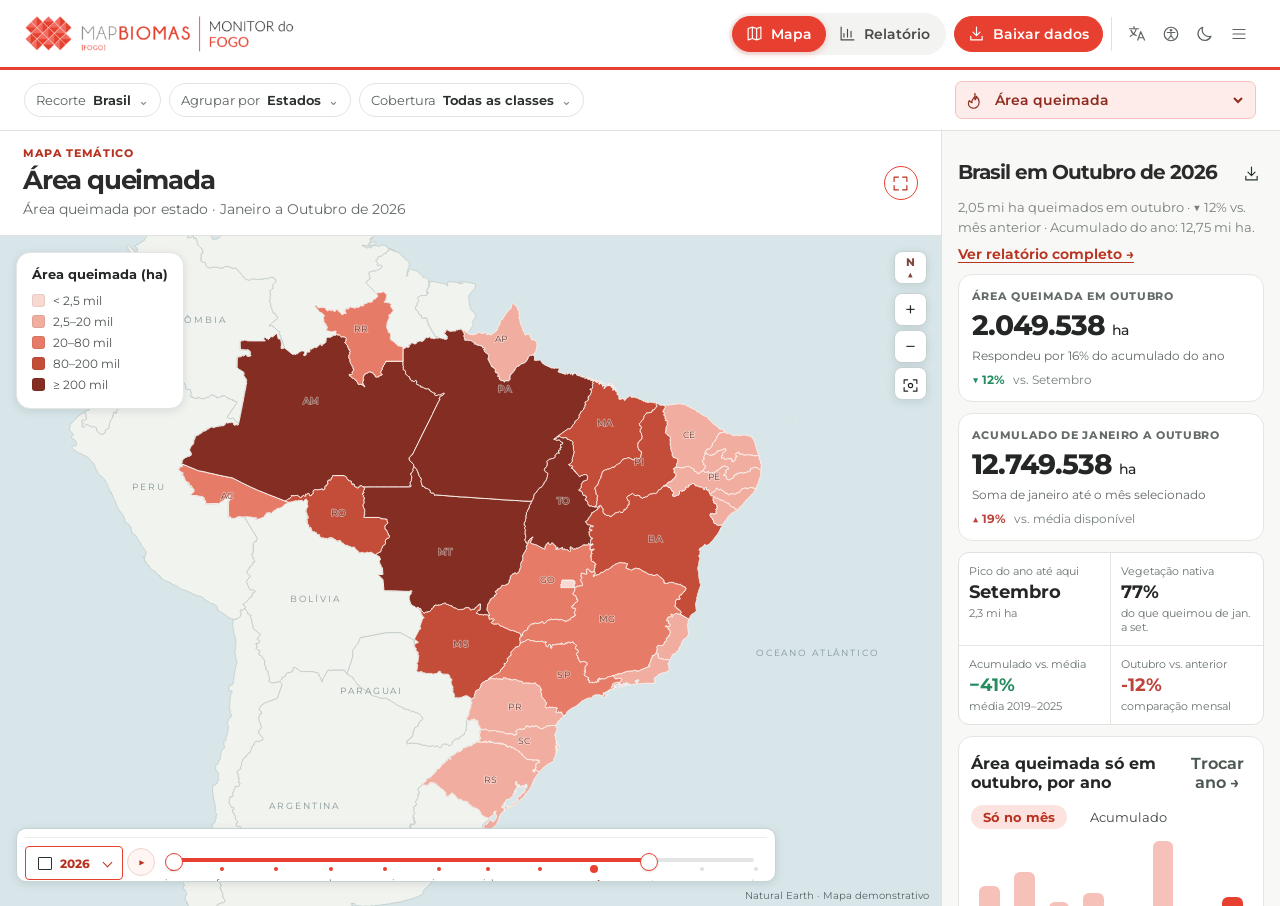
==== commit f0e9457c: "style: aplica paleta e tipografia MapBiomas; ajusta botões, abas e gráficos - Cores da interface em " ====
--- a/monitor-do-fogo/index.html
+++ b/monitor-do-fogo/index.html
@@ -1,5 +1,5 @@
 <!doctype html>
-<html lang="pt-BR"><head><meta charset="utf-8"><meta name="viewport" content="width=device-width,initial-scale=1"><meta name="theme-color" content="#fbfaf8"><title>Monitor do Fogo | Mapas e relatórios</title><link rel="stylesheet" href="estilo.css"></head>
+<html lang="pt-BR"><head><meta charset="utf-8"><meta name="viewport" content="width=device-width,initial-scale=1"><meta name="theme-color" content="#E84030"><title>Monitor do Fogo | Mapas e relatórios</title><link rel="preconnect" href="https://fonts.googleapis.com"><link rel="preconnect" href="https://fonts.gstatic.com" crossorigin><link href="https://fonts.googleapis.com/css2?family=Montserrat:wght@400;600;700&display=swap" rel="stylesheet"><link rel="stylesheet" href="estilo.css"></head>
 <body><header><img class="logo-monitor" src="logo-monitor-do-fogo.png" width="817" height="128" alt="MapBiomas Fogo — Monitor do Fogo"><div class="cab-acoes"><nav aria-label="Visualização"><button id="tabMapa" class="ativo"><i data-i="map"></i>Mapa</button><button id="tabRel"><i data-i="chart"></i>Relatório</button></nav><button id="download" class="botao"><i data-i="download"></i>Baixar dados</button><div class="utils"><button id="idioma" class="util" title="Idioma da navegação" aria-label="Idioma da navegação"><svg class="icon" viewBox="0 0 24 24" aria-hidden="true"><path d="M2 5h12M8 2v3m3 0c-1 5-4 8-8 10m1-8c1 3 4 6 7 7m2 6 4-11 5 11m-8-3h6"/></svg></button><button id="acess" class="util" title="Acessibilidade" aria-label="Acessibilidade"><svg class="icon" viewBox="0 0 24 24" aria-hidden="true"><circle cx="12" cy="12" r="9"/><circle cx="12" cy="7" r="1"/><path d="M7 10h10m-5 1v3m0 0-3 4m3-4 3 4"/></svg></button><button id="tema" class="util" title="Alternar tema" aria-label="Alternar tema"><svg class="icon" viewBox="0 0 24 24" aria-hidden="true"><path d="M20 15A9 9 0 0 1 9 3a9 9 0 1 0 11 12Z"/></svg></button><button id="menu" class="util" title="Menu" aria-label="Menu"><svg class="icon" viewBox="0 0 24 24" aria-hidden="true"><path d="M4 6h16M4 12h16M4 18h16"/></svg></button></div></div></header>
 <div class="filtros"><div id="filtrosFogo" class="filtros-fogo" hidden>
 <button class="filtro-btn" id="territorioBtn">Recorte <strong>Brasil</strong><span>⌄</span></button>
--- a/monitor-do-fogo/estilo.css
+++ b/monitor-do-fogo/estilo.css
@@ -1,7 +1,7 @@
-*{box-sizing:border-box}body{margin:0;font-family:Inter,"Segoe UI",Arial,sans-serif;background:#f7f8f7;color:#252727;--red:#ba392b;--line:#e1e2df}button,select{color:inherit;font:inherit;cursor:pointer}button{background:transparent;border:0}button:focus-visible,select:focus-visible,a:focus-visible,[tabindex]:focus-visible{outline:3px solid #306e8d;outline-offset:1px}button:hover{filter:brightness(.93)}[hidden]{display:none!important}header,.filtros,.cab-acoes,.botao,nav,nav button,.filtros label,.tempotop span,.relbar,.dlghead,.linha,.maphead{display:flex;align-items:center}header{background:white;justify-content:space-between;height:70px;padding:0 25px;border-bottom:1px solid var(--line)}.logo-monitor{display:block;width:clamp(200px,25vw,278px);height:auto;max-width:100%}.cab-acoes,nav,nav button,.botao,.filtros label{gap:8px}nav{background:#f1f2f0;border-radius:22px;padding:3px;gap:0}nav button,.botao,.quadrado{font-size:14px;font-weight:600;padding:8px 13px;border-radius:20px;justify-content:center}nav .ativo,.botao,.quadrado{background:white;border:1px solid #dedfdd}nav .ativo{box-shadow:0 1px 3px #232a2415}.quadrado{padding:7px;display:grid;place-items:center;width:34px;height:34px}svg.icon{width:17px;height:17px;fill:none;stroke:currentColor;stroke-width:1.65;stroke-linecap:round;stroke-linejoin:round;vertical-align:middle}.filtros{padding:11px 24px;gap:12px;background:white;border-bottom:1px solid var(--line);flex-wrap:wrap}.filtros label,.relbar label{background:#fff;border:1px solid #dcdedb;border-radius:7px;padding:1px 9px;color:#545b59}.filtros label.produto{margin-left:auto;background:#fcf0eb;color:#9c392a;border-color:#f1d7cd}select{border:0;background:transparent;padding:7px 18px 7px 1px;font-size:14px;font-weight:600;max-width:100%}#mapaView{display:grid;grid-template-columns:minmax(0,1fr) clamp(300px,26.5vw,410px);min-height:calc(100vh - 125px)}.mapcol{display:flex;flex-direction:column;min-width:0}.maphead{background:#fff;padding:15px 23px;justify-content:space-between;border-bottom:1px solid var(--line)}.kicker,.eyebrow,.metricname{font-size:11px;font-weight:750;letter-spacing:1.25px;color:var(--red)}h1,h2,h3,p{margin:0}h1{font-size:clamp(22px,2vw,31px);letter-spacing:-1.2px;margin:4px 0}p,.muted{font-size:14px;line-height:1.5;color:#636968}.mapstage{background:#d8e6e9;position:relative;min-height:510px;flex:1;overflow:hidden;isolation:isolate}#mapa{position:absolute;inset:0;width:100%;height:100%;touch-action:manipulation}.mapbox,.maptools button,.tempo,.maptools>span,#mapTip{box-shadow:0 2px 9px #293d4021;border:1px solid #c7d2d2;background:#fff;border-radius:10px}.mapbox{position:absolute;left:16px;top:16px;padding:13px 15px;min-width:147px}.mapbox strong{font-size:13px;display:block;margin-bottom:8px}.legrow{display:flex;align-items:center;gap:8px;padding:3px 0;font-size:12px;color:#4c5351}.swatch{width:13px;height:13px;border:1px solid #0001;border-radius:3px}.maptools{position:absolute;right:14px;top:15px;display:grid;gap:4px;text-align:center}.maptools button,.maptools>span{width:33px;height:33px;font-size:19px;border-radius:8px}.maptools>span{margin-bottom:5px;font-size:11px;font-weight:750;line-height:12px;padding-top:4px;color:#7f463e}.tempo{position:absolute;left:16px;right:16px;bottom:24px;max-width:650px;padding:10px 13px}.tempotop,.tempoctrl{display:flex;align-items:center;gap:10px}.tempotop{justify-content:space-between;font-size:12px;color:#596260}.tempotop span{gap:6px}.tempotop b{color:var(--red)}.tempoctrl{margin-top:8px;border-top:1px solid #eaede9;padding-top:6px;font-size:12px}.tempoctrl>button{color:var(--red)}#meses{display:flex;flex:1;justify-content:space-between;gap:1px}#meses button{font-size:12px;padding:5px 6px;border-radius:4px}#meses .sel{background:#fae8e0;color:#a63528;font-weight:750}#meses :disabled{color:#afb1ae;cursor:default}.credito{position:absolute;right:12px;bottom:4px;color:#566667;font-size:10px}.ufshape{cursor:pointer;transition:fill .2s}.ufshape:hover{stroke:#332e2d;stroke-width:1.6}.uflabel,.extra{pointer-events:none}#mapTip{position:absolute;pointer-events:none;font-size:13px;padding:7px 9px;z-index:2}aside{border-left:1px solid var(--line);padding:23px 16px;background:#f8f9f7;overflow:auto;max-height:calc(100vh - 125px)}h2{font-size:23px;letter-spacing:-1px;line-height:1.16}aside h2{margin:7px 0}.card{background:white;border:1px solid #dedfdb;border-radius:11px;padding:17px;margin-top:12px}.metricname{color:#646b68;letter-spacing:.8px;display:flex;align-items:center;gap:8px}.metricname svg{color:#b74432}.big{font-size:clamp(27px,2.35vw,38px);font-weight:740;letter-spacing:-1.5px;line-height:1.18;margin:7px 0 4px}.big small{font-size:15px;letter-spacing:0}.link{color:#90382d;font-weight:650;padding:0;font-size:14px;margin-top:8px;text-decoration:underline;text-underline-offset:3px}.linha,.dlghead,.relbar{justify-content:space-between;gap:12px}.tag{color:#9a4030;background:#faeae3;border-radius:5px;font-size:12px;padding:4px 7px}.barline{display:grid;grid-template-columns:32px 1fr auto;gap:8px;align-items:center;font-size:12px;margin-top:10px}.rail{background:#f3efeb;height:7px;border-radius:3px;overflow:hidden}.rail i{display:block;height:100%;background:#c6644e}.card h3{font-size:15px}.card small,.fine{font-size:12px;color:#68716b}.prototipo{display:inline-block;color:#6a6d68;background:#edeee9;font-size:11px;padding:4px 7px;border-radius:4px;margin-bottom:9px}.statbtn{margin:6px 5px 0 0}.relbar{padding:12px 24px;border-bottom:1px solid var(--line);background:white}.relbar label{font-size:13px}#relatorio{max-width:1120px;margin:0 auto;padding:20px 24px 70px}.hero{display:grid;grid-template-columns:1fr 1fr;gap:30px;align-items:center;padding:28px}.hero .big{font-size:clamp(38px,5vw,67px)}.hero .big small{color:var(--red);font-size:20px}.duas{display:grid;grid-template-columns:1fr 1fr;gap:14px}.bars{display:flex;align-items:end;height:95px;gap:6px;margin-top:18px}.baritem{flex:1;text-align:center;height:100%;display:flex;flex-direction:column;justify-content:flex-end;font-size:11px;color:#5d6560}.baritem i{min-height:1px;background:#cdd2ce;border-radius:3px 3px 0 0}.baritem b{font-weight:500;padding:4px 0}.bars .selecionado{background:#bf4937}dl{display:grid;grid-template-columns:110px 1fr;gap:8px;font-size:14px}dt{color:#6a716c}dd{margin:0}dialog{width:min(530px,92vw);max-height:85vh;padding:22px;border:1px solid #d3d6d1;border-radius:14px;color:#252727}dialog::backdrop{background:#22302c66}.dlghead{margin-bottom:15px}.dlghead h2{font-size:23px}dialog p+button,dialog p+p{margin-top:10px}.ampliado #mapaView{grid-template-columns:1fr}.ampliado aside{display:none}.ranges{width:100%;accent-color:var(--red)}.estado{font-size:12px;letter-spacing:.4px;fill:#5b3930;paint-order:stroke;stroke:#ffffff80;stroke-width:1.5}.rangeline{margin-top:8px}.tabla{width:100%;border-collapse:collapse;margin-top:12px;font-size:14px}.tabla td,.tabla th{text-align:left;padding:7px;border-bottom:1px solid var(--line)}
+*{box-sizing:border-box}body{margin:0;font-family:Montserrat,"Segoe UI",Arial,sans-serif;background:#f7f8f7;color:#252727;--red:#B8321F;--line:#e1e2df}button,select{color:inherit;font:inherit;cursor:pointer}button{background:transparent;border:0}button:focus-visible,select:focus-visible,a:focus-visible,[tabindex]:focus-visible{outline:3px solid #E84030;outline-offset:1px}button:hover{filter:brightness(.93)}[hidden]{display:none!important}header,.filtros,.cab-acoes,.botao,nav,nav button,.filtros label,.tempotop span,.relbar,.dlghead,.linha,.maphead{display:flex;align-items:center}header{background:white;justify-content:space-between;height:70px;padding:0 25px;border-bottom:1px solid var(--line)}.logo-monitor{display:block;width:clamp(200px,25vw,278px);height:auto;max-width:100%}.cab-acoes,nav,nav button,.botao,.filtros label{gap:8px}nav{background:#f1f2f0;border-radius:22px;padding:3px;gap:0}nav button,.botao,.quadrado{font-size:14px;font-weight:600;padding:8px 13px;border-radius:20px;justify-content:center}nav .ativo,.botao,.quadrado{background:white;border:1px solid #dedfdd}nav .ativo{box-shadow:0 1px 3px #232a2415}.quadrado{padding:7px;display:grid;place-items:center;width:34px;height:34px}svg.icon{width:17px;height:17px;fill:none;stroke:currentColor;stroke-width:1.65;stroke-linecap:round;stroke-linejoin:round;vertical-align:middle}.filtros{padding:11px 24px;gap:12px;background:white;border-bottom:1px solid var(--line);flex-wrap:wrap}.filtros label,.relbar label{background:#fff;border:1px solid #dcdedb;border-radius:7px;padding:1px 9px;color:#545b59}.filtros label.produto{margin-left:auto;background:#fcf0eb;color:#B8321F;border-color:#f1d7cd}select{border:0;background:transparent;padding:7px 18px 7px 1px;font-size:14px;font-weight:600;max-width:100%}#mapaView{display:grid;grid-template-columns:minmax(0,1fr) clamp(300px,26.5vw,410px);min-height:calc(100vh - 125px)}.mapcol{display:flex;flex-direction:column;min-width:0}.maphead{background:#fff;padding:15px 23px;justify-content:space-between;border-bottom:1px solid var(--line)}.kicker,.eyebrow,.metricname{font-size:11px;font-weight:750;letter-spacing:1.25px;color:var(--red)}h1,h2,h3,p{margin:0}h1{font-size:clamp(22px,2vw,31px);letter-spacing:-1.2px;margin:4px 0}p,.muted{font-size:14px;line-height:1.5;color:#636968}.mapstage{background:#d8e6e9;position:relative;min-height:510px;flex:1;overflow:hidden;isolation:isolate}#mapa{position:absolute;inset:0;width:100%;height:100%;touch-action:manipulation}.mapbox,.maptools button,.tempo,.maptools>span,#mapTip{box-shadow:0 2px 9px #293d4021;border:1px solid #c7d2d2;background:#fff;border-radius:10px}.mapbox{position:absolute;left:16px;top:16px;padding:13px 15px;min-width:147px}.mapbox strong{font-size:13px;display:block;margin-bottom:8px}.legrow{display:flex;align-items:center;gap:8px;padding:3px 0;font-size:12px;color:#4c5351}.swatch{width:13px;height:13px;border:1px solid #0001;border-radius:3px}.maptools{position:absolute;right:14px;top:15px;display:grid;gap:4px;text-align:center}.maptools button,.maptools>span{width:33px;height:33px;font-size:19px;border-radius:8px}.maptools>span{margin-bottom:5px;font-size:11px;font-weight:750;line-height:12px;padding-top:4px;color:#7f463e}.tempo{position:absolute;left:16px;right:16px;bottom:24px;max-width:650px;padding:10px 13px}.tempotop,.tempoctrl{display:flex;align-items:center;gap:10px}.tempotop{justify-content:space-between;font-size:12px;color:#596260}.tempotop span{gap:6px}.tempotop b{color:var(--red)}.tempoctrl{margin-top:8px;border-top:1px solid #eaede9;padding-top:6px;font-size:12px}.tempoctrl>button{color:var(--red)}#meses{display:flex;flex:1;justify-content:space-between;gap:1px}#meses button{font-size:12px;padding:5px 6px;border-radius:4px}#meses .sel{background:#fae8e0;color:#B8321F;font-weight:750}#meses :disabled{color:#afb1ae;cursor:default}.credito{position:absolute;right:12px;bottom:4px;color:#566667;font-size:10px}.ufshape{cursor:pointer;transition:fill .2s}.ufshape:hover{stroke:#332e2d;stroke-width:1.6}.uflabel,.extra{pointer-events:none}#mapTip{position:absolute;pointer-events:none;font-size:13px;padding:7px 9px;z-index:2}aside{border-left:1px solid var(--line);padding:23px 16px;background:#f8f9f7;overflow:auto;max-height:calc(100vh - 125px)}h2{font-size:23px;letter-spacing:-1px;line-height:1.16}aside h2{margin:7px 0}.card{background:white;border:1px solid #dedfdb;border-radius:11px;padding:17px;margin-top:12px}.metricname{color:#646b68;letter-spacing:.8px;display:flex;align-items:center;gap:8px}.metricname svg{color:#B8321F}.big{font-size:clamp(27px,2.35vw,38px);font-weight:740;letter-spacing:-1.5px;line-height:1.18;margin:7px 0 4px}.big small{font-size:15px;letter-spacing:0}.link{color:#B8321F;font-weight:650;padding:0;font-size:14px;margin-top:8px;text-decoration:underline;text-underline-offset:3px}.linha,.dlghead,.relbar{justify-content:space-between;gap:12px}.tag{color:#B8321F;background:#faeae3;border-radius:5px;font-size:12px;padding:4px 7px}.barline{display:grid;grid-template-columns:32px 1fr auto;gap:8px;align-items:center;font-size:12px;margin-top:10px}.rail{background:#f3efeb;height:7px;border-radius:3px;overflow:hidden}.rail i{display:block;height:100%;background:#c6644e}.card h3{font-size:15px}.card small,.fine{font-size:12px;color:#68716b}.prototipo{display:inline-block;color:#6a6d68;background:#edeee9;font-size:11px;padding:4px 7px;border-radius:4px;margin-bottom:9px}.statbtn{margin:6px 5px 0 0}.relbar{padding:12px 24px;border-bottom:1px solid var(--line);background:white}.relbar label{font-size:13px}#relatorio{max-width:1120px;margin:0 auto;padding:20px 24px 70px}.hero{display:grid;grid-template-columns:1fr 1fr;gap:30px;align-items:center;padding:28px}.hero .big{font-size:clamp(38px,5vw,67px)}.hero .big small{color:var(--red);font-size:20px}.duas{display:grid;grid-template-columns:1fr 1fr;gap:14px}.bars{display:flex;align-items:end;height:95px;gap:6px;margin-top:18px}.baritem{flex:1;text-align:center;height:100%;display:flex;flex-direction:column;justify-content:flex-end;font-size:11px;color:#5d6560}.baritem i{min-height:1px;background:#cdd2ce;border-radius:3px 3px 0 0}.baritem b{font-weight:500;padding:4px 0}.bars .selecionado{background:#E84030}dl{display:grid;grid-template-columns:110px 1fr;gap:8px;font-size:14px}dt{color:#6a716c}dd{margin:0}dialog{width:min(530px,92vw);max-height:85vh;padding:22px;border:1px solid #d3d6d1;border-radius:14px;color:#252727}dialog::backdrop{background:#22302c66}.dlghead{margin-bottom:15px}.dlghead h2{font-size:23px}dialog p+button,dialog p+p{margin-top:10px}.ampliado #mapaView{grid-template-columns:1fr}.ampliado aside{display:none}.ranges{width:100%;accent-color:var(--red)}.estado{font-size:12px;letter-spacing:.4px;fill:#5b3930;paint-order:stroke;stroke:#ffffff80;stroke-width:1.5}.rangeline{margin-top:8px}.tabla{width:100%;border-collapse:collapse;margin-top:12px;font-size:14px}.tabla td,.tabla th{text-align:left;padding:7px;border-bottom:1px solid var(--line)}
 @media(max-width:900px){#mapaView{grid-template-columns:minmax(0,1fr) 270px}.mapbox{min-width:0;padding:9px}.mapstage{min-height:480px}#meses button{padding:4px 2px}.tempo{left:7px;right:7px}.maphead{padding:13px}.filtros{padding:9px 14px}}@media(max-width:700px){header{padding:8px 12px;height:auto;flex-wrap:wrap;gap:10px}.cab-acoes{gap:4px}.cab-acoes .botao{font-size:12px}.logo-monitor{width:208px}nav button{padding:6px 8px}.filtros{gap:5px}.filtros label{padding:0 5px}.filtros label.produto{margin-left:0}select{font-size:12px;padding-right:2px}#mapaView{display:block}.mapstage{height:60vh;min-height:400px}.mapbox{left:7px;top:8px}.legrow{font-size:10px;padding:2px 0}.mapbox strong{font-size:11px}.tempoctrl{gap:5px}aside{max-height:none;border-left:0}.hero,.duas{grid-template-columns:1fr;gap:5px}.hero{padding:18px}#relatorio{padding:10px}.credito{font-size:9px}}@media print{header,.filtros,.relbar,.link,.quadrado,#mapaView{display:none!important}#relView{display:block!important}#relatorio{padding:0}.card{break-inside:avoid}*{print-color-adjust:exact}}
 .destaques{display:grid;grid-template-columns:repeat(4,1fr);margin-top:14px;border:1px solid var(--line);border-radius:10px;background:#fff}.destaques div{padding:16px;border-right:1px solid var(--line)}.destaques div:last-child{border:0}.destaques small{color:#626965;font-size:13px}.destaques strong{display:block;margin-top:5px;font-size:21px;letter-spacing:-.5px}@media(max-width:650px){.destaques{grid-template-columns:1fr 1fr}.destaques div{border-bottom:1px solid var(--line)}}
-.utils{display:flex;align-items:center;border-left:1px solid var(--line);padding-left:8px;gap:1px}.util{display:grid;place-items:center;width:33px;height:34px;border-radius:7px;color:#5e6563}.util:hover,.util[aria-pressed=true]{background:#eff2ef}.util svg{width:18px;height:18px}.fieldname{font-size:12px;color:#606764}.produto{position:relative}.filtros label.produto{background:#e2f2f4;border-color:#cce4e7;color:#284d53}.relbar{justify-content:flex-start}.relbar #atualizacao{margin-right:auto;color:#646d69;font-size:12px}#secoes{display:flex;align-items:center;gap:4px;padding:9px 24px;border-bottom:1px solid var(--line);background:#fafbf9;border-radius:0;overflow-x:auto;white-space:nowrap}#secoes button{border:0;border-radius:5px;font-size:13px;padding:7px 9px;color:#525955}#secoes button[aria-current]{color:#ab3929;background:#f9e7df}.regbadge{font-size:11px;font-weight:750;color:#a83a2b;background:#f7e6df;border-radius:4px;padding:5px 8px;text-transform:uppercase}.secbody{padding:24px}.secbody h2{margin:9px 0 14px}.subheading{margin-top:20px}.sharelabel,.check{display:block;margin:15px 0;font-size:14px}.sharelabel input{width:100%;border:1px solid #bec6c1;border-radius:5px;padding:9px}.menuitems{display:grid}.menuitems button{text-align:left;padding:12px;border-bottom:1px solid var(--line)}.texto-maior body{zoom:1.15}.movimento-reduzido *{transition:none!important;scroll-behavior:auto!important}
+.utils{display:flex;align-items:center;border-left:1px solid var(--line);padding-left:8px;gap:1px}.util{display:grid;place-items:center;width:33px;height:34px;border-radius:7px;color:#5e6563}.util:hover,.util[aria-pressed=true]{background:#eff2ef}.util svg{width:18px;height:18px}.fieldname{font-size:12px;color:#606764}.produto{position:relative}.filtros label.produto{background:#fdecea;border-color:#f4c4bd;color:#8f2b1f}.relbar{justify-content:flex-start}.relbar #atualizacao{margin-right:auto;color:#646d69;font-size:12px}#secoes{display:flex;align-items:center;gap:4px;padding:9px 24px;border-bottom:1px solid var(--line);background:#fafbf9;border-radius:0;overflow-x:auto;white-space:nowrap}#secoes button{border:0;border-radius:5px;font-size:13px;padding:7px 9px;color:#525955}#secoes button[aria-current]{color:#B8321F;background:#f9e7df}.regbadge{font-size:11px;font-weight:750;color:#B8321F;background:#f7e6df;border-radius:4px;padding:5px 8px;text-transform:uppercase}.secbody{padding:24px}.secbody h2{margin:9px 0 14px}.subheading{margin-top:20px}.sharelabel,.check{display:block;margin:15px 0;font-size:14px}.sharelabel input{width:100%;border:1px solid #bec6c1;border-radius:5px;padding:9px}.menuitems{display:grid}.menuitems button{text-align:left;padding:12px;border-bottom:1px solid var(--line)}.texto-maior body{zoom:1.15}.movimento-reduzido *{transition:none!important;scroll-behavior:auto!important}
 .escuro body{--line:#444c49;--red:#ffaa91;background:#202625;color:#f3f3ee;color-scheme:dark}.escuro :is(header,.relbar,.filtros,.maphead,.card,.tempo,.mapbox,.maptools button,.maptools>span,.botao,.quadrado,.filtros label,.relbar label,dialog,.destaques,#secoes){background:#282f2d;color:#edf1ec;border-color:#46514c}.escuro :is(aside,nav,#secoes button,.util:hover,.util[aria-pressed=true],nav .ativo){background:#363e3b;color:#e7eee9}.escuro :is(p,small,.fine,.util,.fieldname,.metricname,.legrow,.card small,.baritem,.tempotop,.sharelabel,.destaques small,#atualizacao){color:#c3cec7}.escuro .regbadge,.escuro #secoes button[aria-current],.escuro .prototipo,.escuro #meses .sel{background:#523c33;color:#ffb698}.escuro button.link,.escuro a.link,.escuro .tempotop b{color:#ffba9e}.escuro .logo-monitor{background:white;padding:4px;border-radius:4px}.escuro .mapstage{background:#8eaaaf}.escuro .credito{background:#e3eeee;color:#384b4a}.escuro select option{background:#29302e;color:#eee}.escuro .rail{background:#505753}.escuro #mapTip{color:#202523}.escuro .sharelabel input{color:inherit;background:#303735}.escuro .filtros label.produto{background:#284449;color:#d6f1f1}
 @media(max-width:750px){#secoes{padding:7px 12px}.relbar{flex-wrap:wrap;padding:9px 12px}.relbar #atualizacao{width:100%;order:1}.cab-acoes{flex-wrap:wrap}.utils{padding-left:4px}.util{width:29px}.filtros label.produto{max-width:100%}}@media print{#secoes,.utils{display:none!important}.escuro body,.escuro .card,.escuro .destaques{color:black;background:white}}
 
@@ -15,11 +15,11 @@
 .menu-fogo>.menu-title{display:flex;justify-content:space-between;align-items:center;font-weight:700;font-size:14px;padding:2px 3px 11px}
 .menu-title button{font-size:20px;color:#68716b}
 .menu-fogo>button:not(.menu-title button){display:flex;width:100%;align-items:center;text-align:left;justify-content:space-between;border-radius:6px;padding:10px 8px;font-size:14px}
-.menu-fogo>button.selected{background:#d9f0f5;color:#285568}
+.menu-fogo>button.selected{background:#fde3df;color:#8f2b1f}
 .menu-fogo input[type=search]{width:100%;padding:10px;border:1px solid #cbd2ce;border-radius:7px;font-size:14px}
 .territorios{max-height:330px;overflow:auto;margin-top:8px}
 .territorios button{width:100%;text-align:left;padding:9px 8px;border-radius:5px}
-.territorios button:hover{background:#eef4f1}.territorios button.selected{background:#d9f0f5;color:#23536a}
+.territorios button:hover{background:#eef4f1}.territorios button.selected{background:#fde3df;color:#8f2b1f}
 .classe-op{display:flex;align-items:center;gap:9px;padding:9px 6px;font-size:14px;border-bottom:1px solid #eff0ed}
 .classe-op input{accent-color:#168c67;width:16px;height:16px}
 .menu-fogo p{font-size:12px;margin:10px 3px 2px}
@@ -28,20 +28,20 @@
 .anos-fogo button.selected{border-color:#ed7474;background:#fff0f0;color:#2f3331;font-weight:700}
 .menu-actions{display:flex;justify-content:flex-end;gap:8px;border-top:1px solid #eaede9;padding-top:11px}
 .menu-actions button{padding:8px 12px;border-radius:6px}
-.menu-actions .apply-year{background:#fb656b;color:#fff;font-weight:700}
+.menu-actions .apply-year{background:#E84030;color:#fff;font-weight:700}
 #filtrosFogo[hidden],#menusFogo[hidden]{display:none}
 #painel .area-head{display:flex;align-items:center;justify-content:space-between}
 #painel .area-head h2{font-size:20px}
 #painel #baixarFogo{padding:4px;color:#26332f}
 #painel .area-desc{margin-top:7px;font-size:13px;color:#79807b}
 .modo-fogo{display:flex;align-items:center;gap:11px;margin:12px 0 18px;font-size:13px}
-.modo-fogo button{padding:2px 0;color:#414744}.modo-fogo button.sel{color:#dc5657;font-weight:700}
+.modo-fogo button{padding:2px 0;color:#414744}.modo-fogo button.sel{color:#E84030;font-weight:700}
 .chart-title{display:flex;justify-content:space-between;align-items:center;font-size:12px;color:#5f6862;margin:5px 0}
 .periodo-inline{border:0;background:transparent;color:#4d5952;font-weight:650;padding:3px}
 .grafico-fogo{display:grid;grid-template-columns:repeat(8,minmax(0,1fr));align-items:end;gap:5px;height:155px;border-bottom:1px solid #bdccd1;padding:8px 4px 0}
 .barra-fogo{height:100%;min-width:0;display:flex;flex-direction:column;justify-content:flex-end;align-items:center;gap:6px;border:0;background:none;padding:0;color:#525d59;font-size:11px}
-.barra-fogo i{display:block;width:min(65%,24px);min-height:2px;background:#ff686b}
-.barra-fogo.current i{background:#da464a}
+.barra-fogo i{display:block;width:min(65%,24px);min-height:2px;background:#E84030}
+.barra-fogo.current i{background:#E84030}
 .barra-fogo:hover i{filter:brightness(.88)}
 .eixo-fogo{display:flex;justify-content:space-between;font-size:10px;color:#71807a;margin:5px 0 12px}
 .area-total{display:flex;flex-wrap:wrap;align-items:center;justify-content:space-between;gap:5px;border-top:1px solid #e8ebe7;padding:11px 0}
@@ -53,24 +53,68 @@
 .group-results p{font-size:12px;margin-top:5px}
 #timeline[hidden]{display:none}
 @media(max-width:700px){.filtros-fogo{gap:5px}.filtro-btn{padding:7px;font-size:11px;gap:4px}.filtros-fogo .periodo-btn{margin-left:0}.menus-fogo{top:145px}.grafico-fogo{height:138px;gap:2px}.barra-fogo{font-size:10px}}
-.fogo-card{background:#fff;border:1px solid #e0e2df;border-radius:11px;padding:14px 13px;margin-top:11px}.fogo-big{font-size:28px;font-weight:750;letter-spacing:-1px;margin:5px 0}.fogo-big small{font-size:14px;font-weight:500}.fogo-card p{font-size:12px}.compare{font-size:12px;font-weight:700;margin-top:7px}.compare span{font-weight:400;color:#77807a;margin-left:5px}.green,.green-text{color:#258c60}.red,.red-text{color:#be443b}.fogo-highlights{display:grid;grid-template-columns:1fr 1fr;background:#fff;border:1px solid #e0e2df;border-radius:11px;margin-top:11px;overflow:hidden}.fogo-highlights>div{padding:11px 10px;border-right:1px solid #e4e6e3;border-bottom:1px solid #e4e6e3}.fogo-highlights>div:nth-child(2n){border-right:0}.fogo-highlights>div:nth-last-child(-n+2){border-bottom:0}.fogo-highlights small,.fogo-highlights span{display:block;color:#69736c;font-size:11px}.fogo-highlights strong{display:block;font-size:18px;margin:3px 0}.fogo-chart-card{background:#fff;border:1px solid #e0e2df;border-radius:11px;padding:14px 12px;margin-top:11px}.fogo-chart-card .modo-fogo{margin:10px 0 4px}.fogo-chart-card .grafico-fogo{height:130px}.fogo-chart-card .barra-fogo i{background:#ff6668}.fogo-chart-card .barra-fogo.current i{background:#d84549}.fogo-chart-card .barra-fogo{font-size:10px}@media(max-width:700px){.fogo-big{font-size:26px}.fogo-highlights strong{font-size:16px}}
-.fogo-extra-card{background:#fff;border:1px solid #dfe2df;border-radius:11px;padding:15px 13px;margin-top:12px}.fogo-extra-head{display:flex;justify-content:space-between;gap:10px;align-items:flex-start;font-size:14px;line-height:1.35}.extra-actions{color:#347991;white-space:nowrap;font-size:18px}.map-pill{margin-top:10px;border:1px solid #6ba9bf;background:#edf9fc;color:#2a5060;border-radius:18px;padding:6px 10px;font-size:12px;font-weight:700}.classe-legenda{display:grid;grid-template-columns:1fr 1fr;gap:8px 11px;margin-top:14px}.classe-legenda>div{font-size:11px;line-height:1.25;position:relative;padding-left:17px}.classe-legenda i{position:absolute;left:0;top:2px;width:11px;height:11px;border-radius:50%}.classe-legenda b,.classe-legenda span{display:block}.classe-legenda span{color:#68736d;margin-top:2px}.donut-fogo{width:136px;height:136px;border-radius:50%;margin:18px auto 15px;position:relative}.donut-fogo:after{content:"";position:absolute;inset:38px;background:#fff;border-radius:50%}.ranking-fogo{margin-top:13px}.ranking-fogo>div{margin:10px 0}.ranking-fogo label{display:flex;justify-content:space-between;font-size:12px;color:#5d6761;margin-bottom:5px}.ranking-fogo label span{color:#4d5550;font-size:12px}.ranking-fogo>div>i{height:8px;background:#f0f1ee;border-radius:3px;display:block;overflow:hidden}.ranking-fogo>div>i em{display:block;height:100%;background:#ff5148;border-radius:3px}.escuro .fogo-extra-card,.escuro .fogo-card,.escuro .fogo-chart-card{background:#282f2d;border-color:#46514c}.escuro .donut-fogo:after{background:#282f2d}.escuro .classe-legenda span,.escuro .ranking-fogo label{color:#c3cec7}
+.fogo-card{background:#fff;border:1px solid #e0e2df;border-radius:11px;padding:14px 13px;margin-top:11px}.fogo-big{font-size:28px;font-weight:750;letter-spacing:-1px;margin:5px 0}.fogo-big small{font-size:14px;font-weight:500}.fogo-card p{font-size:12px}.compare{font-size:12px;font-weight:700;margin-top:7px}.compare span{font-weight:400;color:#77807a;margin-left:5px}.green,.green-text{color:#258c60}.red,.red-text{color:#be443b}.fogo-highlights{display:grid;grid-template-columns:1fr 1fr;background:#fff;border:1px solid #e0e2df;border-radius:11px;margin-top:11px;overflow:hidden}.fogo-highlights>div{padding:11px 10px;border-right:1px solid #e4e6e3;border-bottom:1px solid #e4e6e3}.fogo-highlights>div:nth-child(2n){border-right:0}.fogo-highlights>div:nth-last-child(-n+2){border-bottom:0}.fogo-highlights small,.fogo-highlights span{display:block;color:#69736c;font-size:11px}.fogo-highlights strong{display:block;font-size:18px;margin:3px 0}.fogo-chart-card{background:#fff;border:1px solid #e0e2df;border-radius:11px;padding:14px 12px;margin-top:11px}.fogo-chart-card .modo-fogo{margin:10px 0 4px}.fogo-chart-card .grafico-fogo{height:130px}.fogo-chart-card .barra-fogo i{background:#E84030}.fogo-chart-card .barra-fogo.current i{background:#E84030}.fogo-chart-card .barra-fogo{font-size:10px}@media(max-width:700px){.fogo-big{font-size:26px}.fogo-highlights strong{font-size:16px}}
+.fogo-extra-card{background:#fff;border:1px solid #dfe2df;border-radius:11px;padding:15px 13px;margin-top:12px}.fogo-extra-head{display:flex;justify-content:space-between;gap:10px;align-items:flex-start;font-size:14px;line-height:1.35}.extra-actions{color:#347991;white-space:nowrap;font-size:18px}.map-pill{margin-top:10px;border:1px solid #f0a89f;background:#fdf1ef;color:#8f2b1f;border-radius:18px;padding:6px 10px;font-size:12px;font-weight:700}.classe-legenda{display:grid;grid-template-columns:1fr 1fr;gap:8px 11px;margin-top:14px}.classe-legenda>div{font-size:11px;line-height:1.25;position:relative;padding-left:17px}.classe-legenda i{position:absolute;left:0;top:2px;width:11px;height:11px;border-radius:50%}.classe-legenda b,.classe-legenda span{display:block}.classe-legenda span{color:#68736d;margin-top:2px}.donut-fogo{width:136px;height:136px;border-radius:50%;margin:18px auto 15px;position:relative}.donut-fogo:after{content:"";position:absolute;inset:38px;background:#fff;border-radius:50%}.ranking-fogo{margin-top:13px}.ranking-fogo>div{margin:10px 0}.ranking-fogo label{display:flex;justify-content:space-between;font-size:12px;color:#5d6761;margin-bottom:5px}.ranking-fogo label span{color:#4d5550;font-size:12px}.ranking-fogo>div>i{height:8px;background:#f0f1ee;border-radius:3px;display:block;overflow:hidden}.ranking-fogo>div>i em{display:block;height:100%;background:#E84030;border-radius:3px}.escuro .fogo-extra-card,.escuro .fogo-card,.escuro .fogo-chart-card{background:#282f2d;border-color:#46514c}.escuro .donut-fogo:after{background:#282f2d}.escuro .classe-legenda span,.escuro .ranking-fogo label{color:#c3cec7}
 .nivel-fogo{display:flex;gap:6px;margin:12px 0}.nivel-fogo button{border:0;background:transparent;color:#4f5a55;border-radius:6px;padding:7px 11px;font-size:12px}.nivel-fogo button.ativo{background:#e4e6e5;color:#24302b;font-weight:700}.escuro .nivel-fogo button.ativo{background:#46514c;color:#f1f4ef}#painel>.card:last-child{display:none}
-.tri-legend{position:relative;height:148px;margin:10px 0 2px;font-size:9px;color:#43504a}.tri-gradient{position:absolute;left:50%;top:20px;transform:translateX(-50%);width:126px;height:102px;background:radial-gradient(circle at 50% 0%,#df322b 0 16%,transparent 48%),radial-gradient(circle at 100% 100%,#2b9f4e 0 13%,transparent 49%),radial-gradient(circle at 0 100%,#377bc1 0 13%,transparent 49%),linear-gradient(135deg,#2c79c4 4%,#ea4335 49%,#35a94e 94%);clip-path:polygon(50% 0,100% 100%,0 100%);filter:saturate(1.16)}.tri-gradient:after{content:"";position:absolute;inset:0;background:linear-gradient(160deg,transparent 42%,rgba(255,255,255,.16));clip-path:inherit}.tri-top,.tri-left,.tri-right{position:absolute;white-space:nowrap;font-weight:650}.tri-top{top:0;left:50%;transform:translateX(-50%);color:#c9322c}.tri-left{left:0;bottom:3px;color:#376fae}.tri-right{right:0;bottom:3px;color:#258743}.escuro .tri-legend{color:#d4ddd8}.material-panel{margin-top:12px}.material-panel p{font-size:12px;line-height:1.45;color:#66716b}.material-kicker{font-size:10px;color:#d04a42;font-weight:750;letter-spacing:.08em}.material-meta{display:grid;grid-template-columns:1fr 1fr;gap:9px;margin-top:13px;padding-top:12px;border-top:1px solid #e6e9e5}.material-meta span{display:block;font-size:10px;color:#758078}.material-meta strong{display:block;font-size:12px;margin-top:3px}.material-read{margin-top:13px;padding:10px;background:#f6f8f5;border-radius:8px}.material-read strong{font-size:12px}.material-read div{display:flex;align-items:center;gap:7px;margin-top:8px;font-size:11px;color:#58655e}.material-read i{width:10px;height:10px;border-radius:50%;display:inline-block}.escuro .material-read{background:#323b36}.escuro .material-meta{border-color:#46514c}
-.material-download{margin-top:14px;padding:12px;border:1px solid #b8d8df;border-radius:9px;background:#f2fbfc}.material-download>div:first-child strong{display:block;font-size:13px}.material-download>div:first-child span{display:block;margin-top:3px;font-size:11px;color:#64736d}.material-download .statbtn{margin-top:10px;width:100%;justify-content:center;background:#2c7186;color:#fff}.download-formats{display:flex;gap:6px;margin-top:8px}.download-formats span{border:1px solid #8ec1ce;border-radius:5px;padding:3px 7px;font-size:10px;font-weight:700;color:#2a6e80;background:#fff}.escuro .material-download{background:#263b3d;border-color:#4b737b}.escuro .download-formats span{background:#2e4241;color:#c8e5e7}
+.tri-legend{position:relative;height:148px;margin:10px 0 2px;font-size:9px;color:#43504a}.tri-gradient{position:absolute;left:50%;top:20px;transform:translateX(-50%);width:126px;height:102px;background:radial-gradient(circle at 50% 0%,#df322b 0 16%,transparent 48%),radial-gradient(circle at 100% 100%,#2b9f4e 0 13%,transparent 49%),radial-gradient(circle at 0 100%,#377bc1 0 13%,transparent 49%),linear-gradient(135deg,#2c79c4 4%,#ea4335 49%,#35a94e 94%);clip-path:polygon(50% 0,100% 100%,0 100%);filter:saturate(1.16)}.tri-gradient:after{content:"";position:absolute;inset:0;background:linear-gradient(160deg,transparent 42%,rgba(255,255,255,.16));clip-path:inherit}.tri-top,.tri-left,.tri-right{position:absolute;white-space:nowrap;font-weight:650}.tri-top{top:0;left:50%;transform:translateX(-50%);color:#B8321F}.tri-left{left:0;bottom:3px;color:#376fae}.tri-right{right:0;bottom:3px;color:#258743}.escuro .tri-legend{color:#d4ddd8}.material-panel{margin-top:12px}.material-panel p{font-size:12px;line-height:1.45;color:#66716b}.material-kicker{font-size:10px;color:#E84030;font-weight:750;letter-spacing:.08em}.material-meta{display:grid;grid-template-columns:1fr 1fr;gap:9px;margin-top:13px;padding-top:12px;border-top:1px solid #e6e9e5}.material-meta span{display:block;font-size:10px;color:#758078}.material-meta strong{display:block;font-size:12px;margin-top:3px}.material-read{margin-top:13px;padding:10px;background:#f6f8f5;border-radius:8px}.material-read strong{font-size:12px}.material-read div{display:flex;align-items:center;gap:7px;margin-top:8px;font-size:11px;color:#58655e}.material-read i{width:10px;height:10px;border-radius:50%;display:inline-block}.escuro .material-read{background:#323b36}.escuro .material-meta{border-color:#46514c}
+.material-download{margin-top:14px;padding:12px;border:1px solid #f0c2ba;border-radius:9px;background:#fdf5f3}.material-download>div:first-child strong{display:block;font-size:13px}.material-download>div:first-child span{display:block;margin-top:3px;font-size:11px;color:#64736d}.material-download .statbtn{margin-top:10px;width:100%;justify-content:center;background:#E84030;color:#fff}.download-formats{display:flex;gap:6px;margin-top:8px}.download-formats span{border:1px solid #8ec1ce;border-radius:5px;padding:3px 7px;font-size:10px;font-weight:700;color:#2a6e80;background:#fff}.escuro .material-download{background:#263b3d;border-color:#4b737b}.escuro .download-formats span{background:#2e4241;color:#c8e5e7}
 .material-read div{display:grid;grid-template-columns:10px 63px minmax(0,1fr);align-items:start;column-gap:7px;line-height:1.32;margin-top:9px}.material-read div:first-of-type{margin-top:10px}.material-read div strong{font-size:11px;line-height:1.28}.material-read i{margin-top:3px}
-.emissoes-intro{padding:4px 0 8px}.emissoes-intro h3{font-size:19px;margin:4px 0}.emissoes-intro p,.emissao-caption{font-size:12px;line-height:1.4;color:#68736d}.emissao-metrics{display:grid;grid-template-columns:1fr 1fr;gap:9px;margin-top:8px}.emissao-metrics>div{background:#fff;border:1px solid #dfe2df;border-radius:11px;padding:12px}.emissao-metrics small{display:block;font-size:10px;color:#6e7972;font-weight:700}.emissao-metrics strong{display:block;font-size:21px;letter-spacing:-.5px;margin:5px 0}.emissao-metrics strong em{font-style:normal;font-size:11px;font-weight:500}.emissao-metrics span{font-size:10px;color:#6e7972}.emissao-chart-card{margin-top:11px}.emissao-chart-card .fogo-extra-head span{font-size:10px;color:#76827b}.emissao-modos{margin:8px 0 4px}.emissao-modos button{font-size:12px}.emissao-bars{height:128px;display:flex;align-items:end;gap:5px;border-bottom:1px solid #bdccd1;padding:6px 4px 0}.emissao-bar{height:100%;flex:1;display:flex;flex-direction:column;justify-content:flex-end;align-items:center;gap:5px;font-size:10px;color:#66736c}.emissao-bar i{width:min(75%,22px);min-height:3px;background:#ce5c4c;border-radius:3px 3px 0 0}.emissao-axis{display:flex;justify-content:space-between;font-size:9px;color:#7b8880;margin-top:5px}.emissao-ranking{margin-top:10px}.emissao-rank{margin:10px 0}.emissao-rank>div{display:flex;justify-content:space-between;gap:8px;font-size:11px}.emissao-rank span{color:#68736d;font-size:10px;text-align:right}.emissao-rank>i{display:block;height:7px;background:#eef0ed;border-radius:3px;overflow:hidden;margin-top:4px}.emissao-rank em{display:block;height:100%;border-radius:3px}.emissao-matrix{overflow-x:auto;margin-top:9px}.emissao-matrix table{width:100%;border-collapse:collapse;font-size:9px}.emissao-matrix th,.emissao-matrix td{padding:5px 4px;border-bottom:1px solid #e8ebe7;text-align:right;white-space:nowrap}.emissao-matrix th:first-child,.emissao-matrix td:first-child{text-align:left}.emissao-matrix td{color:#5d6b63}.emissao-download{margin-top:12px}.escuro .emissao-metrics>div{background:#282f2d;border-color:#46514c}.escuro .emissao-matrix th,.escuro .emissao-matrix td{border-color:#46514c}
+.emissoes-intro{padding:4px 0 8px}.emissoes-intro h3{font-size:19px;margin:4px 0}.emissoes-intro p,.emissao-caption{font-size:12px;line-height:1.4;color:#68736d}.emissao-metrics{display:grid;grid-template-columns:1fr 1fr;gap:9px;margin-top:8px}.emissao-metrics>div{background:#fff;border:1px solid #dfe2df;border-radius:11px;padding:12px}.emissao-metrics small{display:block;font-size:10px;color:#6e7972;font-weight:700}.emissao-metrics strong{display:block;font-size:21px;letter-spacing:-.5px;margin:5px 0}.emissao-metrics strong em{font-style:normal;font-size:11px;font-weight:500}.emissao-metrics span{font-size:10px;color:#6e7972}.emissao-chart-card{margin-top:11px}.emissao-chart-card .fogo-extra-head span{font-size:10px;color:#76827b}.emissao-modos{margin:8px 0 4px}.emissao-modos button{font-size:12px}.emissao-bars{height:128px;display:flex;align-items:end;gap:5px;border-bottom:1px solid #bdccd1;padding:6px 4px 0}.emissao-bar{height:100%;flex:1;display:flex;flex-direction:column;justify-content:flex-end;align-items:center;gap:5px;font-size:10px;color:#66736c}.emissao-bar i{width:min(75%,22px);min-height:3px;background:#E84030;border-radius:3px 3px 0 0}.emissao-axis{display:flex;justify-content:space-between;font-size:9px;color:#7b8880;margin-top:5px}.emissao-ranking{margin-top:10px}.emissao-rank{margin:10px 0}.emissao-rank>div{display:flex;justify-content:space-between;gap:8px;font-size:11px}.emissao-rank span{color:#68736d;font-size:10px;text-align:right}.emissao-rank>i{display:block;height:7px;background:#eef0ed;border-radius:3px;overflow:hidden;margin-top:4px}.emissao-rank em{display:block;height:100%;border-radius:3px}.emissao-matrix{overflow-x:auto;margin-top:9px}.emissao-matrix table{width:100%;border-collapse:collapse;font-size:9px}.emissao-matrix th,.emissao-matrix td{padding:5px 4px;border-bottom:1px solid #e8ebe7;text-align:right;white-space:nowrap}.emissao-matrix th:first-child,.emissao-matrix td:first-child{text-align:left}.emissao-matrix td{color:#5d6b63}.emissao-download{margin-top:12px}.escuro .emissao-metrics>div{background:#282f2d;border-color:#46514c}.escuro .emissao-matrix th,.escuro .emissao-matrix td{border-color:#46514c}
 .emissao-detail{display:flex;align-items:center;justify-content:flex-end;gap:5px;flex-wrap:wrap;margin:8px 0 10px}.emissao-detail>span{font-size:9px;font-weight:750;letter-spacing:.08em;color:#7a817d;margin-right:3px}.emissao-detail button{border:1px solid #d5c5ae;background:#fffaf3;color:#785f48;border-radius:14px;padding:5px 9px;font-size:10px}.emissao-detail button.active{background:#a95e31;color:#fff;border-color:#a95e31;font-weight:700}.escuro .emissao-detail button{background:#303a36;border-color:#59665e;color:#d5ded8}.escuro .emissao-detail button.active{background:#a95e31;color:#fff}
 .fogo-chart-card .grafico-fogo,.emissao-chart-card .emissao-bars{height:170px}.donut-fogo{display:flex;align-items:center;justify-content:center}.donut-center{display:flex;flex-direction:column;align-items:center;justify-content:center;position:relative;z-index:1;width:60px;height:60px;text-align:center}.donut-center strong{font-size:15px;color:#29332f}.donut-center small{font-size:8px;color:#77827b;margin-top:2px}.api-badge{font-size:9px;color:#3a7180;background:#eef8fa;border:1px solid #c3e0e5;border-radius:10px;padding:3px 7px;white-space:nowrap}.escuro .donut-center strong{color:#edf3ef}.escuro .api-badge{background:#2a4144;color:#cce8eb;border-color:#4e747a}@media(max-width:700px){.fogo-chart-card .grafico-fogo,.emissao-chart-card .emissao-bars{height:150px}}
-.menus-fogo:has(.ano-menu){top:auto;bottom:84px;left:96px}.periodo-tipo{display:flex;gap:6px;margin:10px 0}.periodo-tipo button{border:1px solid #d9ddda;border-radius:14px;padding:6px 10px;font-size:11px}.periodo-tipo button.selected{background:#dceef2;border-color:#6aa9b7;color:#245d6c;font-weight:700}.mes-range{display:none;gap:8px;margin:10px 0}.mes-range label{display:flex;flex-direction:column;gap:3px;font-size:11px;color:#6b756f}.mes-range select{border:1px solid #d9ddda;border-radius:6px;padding:6px;font-size:11px}.ranking-fogo>div>i{max-width:92%;background:#eee8e3}.ranking-fogo>div>i em{background:#bd6664}.api-badge{background:#eef8fa}
+.menus-fogo:has(.ano-menu){top:auto;bottom:84px;left:96px}.periodo-tipo{display:flex;gap:6px;margin:10px 0}.periodo-tipo button{border:1px solid #d9ddda;border-radius:14px;padding:6px 10px;font-size:11px}.periodo-tipo button.selected{background:#dceef2;border-color:#6aa9b7;color:#245d6c;font-weight:700}.mes-range{display:none;gap:8px;margin:10px 0}.mes-range label{display:flex;flex-direction:column;gap:3px;font-size:11px;color:#6b756f}.mes-range select{border:1px solid #d9ddda;border-radius:6px;padding:6px;font-size:11px}.ranking-fogo>div>i{max-width:92%;background:#eee8e3}.ranking-fogo>div>i em{background:#E84030}.api-badge{background:#eef8fa}
 .donut-fogo{width:176px;height:176px;margin:20px auto 17px}.donut-fogo:after{inset:48px}
-.timeline-year{font-weight:750;color:#2f3734;min-width:46px;text-align:left}.timeline-range{--start:0%;--end:81.82%;position:relative;width:100%;height:20px;min-width:130px}.timeline-range:before{content:"";position:absolute;left:10px;right:10px;top:8px;height:4px;border-radius:5px;background:linear-gradient(to right,#e4e6e5 0 var(--start),#ef645f var(--start) var(--end),#e4e6e5 var(--end) 100%)}.timeline-range input{position:absolute;inset:0;width:100%;margin:0;pointer-events:none;appearance:none;background:transparent}.timeline-range input::-webkit-slider-runnable-track{height:4px;background:transparent;border-radius:5px}.timeline-range input::-webkit-slider-thumb{appearance:none;pointer-events:auto;width:23px;height:23px;margin-top:-9px;border:1px solid #c54842;border-radius:50%;background:#fff;box-shadow:0 1px 2px #0002}.timeline-range input::-moz-range-track{height:4px;background:transparent;border-radius:5px}.timeline-range input::-moz-range-thumb{pointer-events:auto;width:21px;height:21px;border:1px solid #c54842;border-radius:50%;background:#fff;box-shadow:0 1px 2px #0002}.timeline-range input:first-child{z-index:3}.timeline-range input:last-child{z-index:2}.tempoctrl #meses{display:none}
+.timeline-year{font-weight:750;color:#2f3734;min-width:46px;text-align:left}.timeline-range{--start:0%;--end:81.82%;position:relative;width:100%;height:20px;min-width:130px}.timeline-range:before{content:"";position:absolute;left:10px;right:10px;top:8px;height:4px;border-radius:5px;background:linear-gradient(to right,#e4e6e5 0 var(--start),#E84030 var(--start) var(--end),#e4e6e5 var(--end) 100%)}.timeline-range input{position:absolute;inset:0;width:100%;margin:0;pointer-events:none;appearance:none;background:transparent}.timeline-range input::-webkit-slider-runnable-track{height:4px;background:transparent;border-radius:5px}.timeline-range input::-webkit-slider-thumb{appearance:none;pointer-events:auto;width:23px;height:23px;margin-top:-9px;border:1px solid #E84030;border-radius:50%;background:#fff;box-shadow:0 1px 2px #0002}.timeline-range input::-moz-range-track{height:4px;background:transparent;border-radius:5px}.timeline-range input::-moz-range-thumb{pointer-events:auto;width:21px;height:21px;border:1px solid #E84030;border-radius:50%;background:#fff;box-shadow:0 1px 2px #0002}.timeline-range input:first-child{z-index:3}.timeline-range input:last-child{z-index:2}.tempoctrl #meses{display:none}
 .origin-intro{padding:4px 0 8px}.origin-intro h3{font-size:22px;margin:5px 0}.origin-intro p{font-size:13px;color:#65716b;line-height:1.4}.origin-method p{font-size:12px;line-height:1.45}.origin-confidence{margin-top:12px}.origin-confidence span{font-size:11px;color:#69756e}.origin-confidence strong{display:block;font-size:20px;color:#258c60;margin:3px 0}.origin-confidence i{display:block;height:7px;background:#e9eeea;border-radius:8px;overflow:hidden}.origin-confidence em{display:block;height:100%;background:#258c60;border-radius:8px}.origin-list{margin:8px 0 0;padding-left:18px;color:#5f6a64;font-size:12px;line-height:1.8}.cicatriz-origem{mix-blend-mode:multiply}.ponto-origem{filter:drop-shadow(0 1px 1px #fff)}
 .limites-biomas path{fill:none;stroke:#70847d;stroke-width:1.1;stroke-dasharray:4 3;opacity:.65}.cicatriz-origem{stroke:#fff7f5;stroke-width:.35}.ponto-origem{filter:drop-shadow(0 1px 1px #fff)}
 .origin-stacks{height:170px;display:flex;align-items:end;gap:8px;border-bottom:1px solid #bdccd1;padding:9px 4px 0}.origin-stack{height:100%;flex:1;display:flex;flex-direction:column;align-items:center;justify-content:end;gap:6px;min-width:0}.origin-stack i{display:flex;flex-direction:column-reverse;width:min(24px,75%);overflow:hidden;border-radius:2px 2px 0 0}.origin-stack b{display:block;width:100%}.origin-stack span{font-size:10px;color:#59635e}.origem-cobertura .donut-fogo{margin-top:16px}
 .mapbox.combustivel-legenda{left:auto;top:auto;right:16px;bottom:124px}
-.fumaca-intro{padding:4px 0 10px}.fumaca-intro h3{font-size:22px;margin:5px 0}.fumaca-intro p{font-size:13px;line-height:1.42}.fumaca-modos{display:flex;gap:5px;flex-wrap:wrap;margin:8px 0 12px}.fumaca-modos button{padding:7px 9px;border:1px solid #e0dcd2;border-radius:16px;background:#f8f6ef;font-size:11px;font-weight:700}.fumaca-modos button.ativo{border-color:#e36f50;background:#fff4eb;color:#a74731}.smoke-scale{height:14px;border-radius:2px;margin:15px 0 5px}.smoke-scale-label{display:flex;justify-content:space-between;color:#6a716c;font-size:11px}.smoke-bars{height:130px;display:flex;align-items:end;gap:6px;margin:13px 0 3px}.smoke-bars>div{height:100%;flex:1;display:flex;flex-direction:column;justify-content:end;align-items:center;gap:3px;font-size:9px}.smoke-bars i{display:block;width:100%;min-height:2px;background:#dfa45c;border-radius:3px 3px 0 0}.smoke-bars b{font-size:10px}.smoke-bars span{color:#6d756f}.smoke-info{display:grid;gap:10px;margin-top:12px}.smoke-info>div{background:#fff;border:1px solid #dfe2df;border-left:4px solid #e8543d;border-radius:10px;padding:11px 12px}.smoke-info strong,.smoke-info span{display:block}.smoke-info strong{font-size:14px}.smoke-info span{font-size:12px;color:#66716b;line-height:1.35;margin-top:3px}
+.fumaca-intro{padding:4px 0 10px}.fumaca-intro h3{font-size:22px;margin:5px 0}.fumaca-intro p{font-size:13px;line-height:1.42}.fumaca-modos{display:flex;gap:5px;flex-wrap:wrap;margin:8px 0 12px}.fumaca-modos button{padding:7px 9px;border:1px solid #e0dcd2;border-radius:16px;background:#f8f6ef;font-size:11px;font-weight:700}.fumaca-modos button.ativo{border-color:#E84030;background:#fff4eb;color:#B8321F}.smoke-scale{height:14px;border-radius:2px;margin:15px 0 5px}.smoke-scale-label{display:flex;justify-content:space-between;color:#6a716c;font-size:11px}.smoke-bars{height:130px;display:flex;align-items:end;gap:6px;margin:13px 0 3px}.smoke-bars>div{height:100%;flex:1;display:flex;flex-direction:column;justify-content:end;align-items:center;gap:3px;font-size:9px}.smoke-bars i{display:block;width:100%;min-height:2px;background:#dfa45c;border-radius:3px 3px 0 0}.smoke-bars b{font-size:10px}.smoke-bars span{color:#6d756f}.smoke-info{display:grid;gap:10px;margin-top:12px}.smoke-info>div{background:#fff;border:1px solid #dfe2df;border-left:4px solid #E84030;border-radius:10px;padding:11px 12px}.smoke-info strong,.smoke-info span{display:block}.smoke-info strong{font-size:14px}.smoke-info span{font-size:12px;color:#66716b;line-height:1.35;margin-top:3px}
 .smoke-class-list{display:grid;gap:7px;margin-top:12px}.smoke-class-list div{display:flex;align-items:center;gap:8px;font-size:12px;color:#555d58}.smoke-class-list i{display:inline-block;width:13px;height:13px;border-radius:3px;border:1px solid #0001}.smoke-donut{margin-top:20px}
-.tempo{height:72px;padding:0 10px;max-width:760px;overflow:hidden}.tempotop{left:119px;top:12px}.tempotop b{font-size:13px;font-weight:750}.tempotop b:before{content:'▣';font-size:12px;margin-right:8px}.tempoctrl{position:relative;height:72px}.tempoctrl>#play{display:block;position:absolute;left:8px;bottom:10px;color:#ba392b;font-size:13px;padding:2px 5px}.timeline-year{position:absolute;left:0;top:8px;height:35px;min-width:94px;border:1px solid #ff8580;border-radius:4px;color:#2d3733;background:#fff;padding:0 10px;text-align:left}.timeline-year:before{content:'▣';font-size:13px;margin-right:8px;color:#2d3733}.timeline-range{position:absolute;left:104px;right:4px;top:34px;width:auto;height:23px;margin:0;min-width:0}.timeline-range:before{left:9px;right:9px;top:8px;height:4px;background:linear-gradient(to right,#e4e6e5 0 var(--start),#ef645f var(--start) var(--end),#e4e6e5 var(--end) 100%)}.timeline-range input::-webkit-slider-thumb{width:18px;height:18px;margin-top:-7px;border-color:#d64d49}.timeline-range input::-moz-range-thumb{width:17px;height:17px}.tempoctrl #meses{display:flex;position:absolute;left:104px;right:3px;bottom:1px;height:15px;align-items:center;justify-content:space-between;gap:0}.tempoctrl #meses button{display:block;padding:0;font-size:10px;line-height:12px;color:#39433e;background:transparent}.tempoctrl #meses button:before{content:'';display:block;width:4px;height:4px;border-radius:50%;background:#ef645f;margin:-15px auto 8px}.tempoctrl #meses .sel{background:transparent;color:#a63528;font-weight:750}.tempoctrl #meses .sel:before{width:8px;height:8px;margin-top:-17px;margin-bottom:6px}.tempoctrl #meses :disabled{color:#aeb4b0}.tempoctrl #meses :disabled:before{background:#dfe2e0}
-.tempo{height:66px}.tempotop{display:none}.tempoctrl{height:66px}.timeline-year{top:7px;left:0;height:35px;min-width:106px;border-color:#ff7772;border-radius:4px;font-weight:750;padding:0 28px 0 34px}.timeline-year:before{content:'▣';position:absolute;left:12px;top:10px;font-size:13px}.timeline-year:after{content:'⌄';position:absolute;right:11px;top:8px;font-size:15px;font-weight:600}.tempoctrl>#play{left:110px;top:14px;bottom:auto;border-left:1px solid #d9deda;padding:3px 11px;color:#ba392b;font-size:14px}.timeline-range{left:142px;top:32px}.tempoctrl #meses{left:142px}.tempoctrl #meses .fora-periodo{color:#b4b9b6}.tempoctrl #meses .fora-periodo:before{background:#dfe2e0}.tempoctrl #meses .fora-periodo.sel{color:#b4b9b6;font-weight:500}.tempoctrl #meses .fora-periodo.sel:before{width:4px;height:4px;margin-top:-15px;margin-bottom:8px}
-.tempo{height:54px;padding:0 8px}.tempoctrl{height:54px}.timeline-year{top:8px;height:34px;min-width:98px;padding-left:34px;border-color:#ff7772;color:#343c38}.timeline-year:before{content:'';left:12px;top:10px;width:12px;height:11px;border:1.5px solid #27312d;border-radius:1px;background:linear-gradient(#27312d 0 2px,transparent 2px 100%);box-shadow:inset 3px 3px #fff}.timeline-year:after{content:'';right:11px;top:12px;width:6px;height:6px;border-right:1.5px solid #9f382e;border-bottom:1.5px solid #9f382e;transform:rotate(45deg)}.tempoctrl>#play{left:102px;top:10px;width:28px;height:28px;padding:0;border:1px solid #eed2cd;border-radius:50%;background:#fff5f2;color:#b83f35;font-size:12px;line-height:26px;text-align:center}.timeline-range{left:140px;top:12px;height:23px}.timeline-range:before{top:8px}.tempoctrl #meses{left:140px;bottom:0;height:13px}.tempoctrl #meses button{font-size:9px;line-height:10px}.tempoctrl #meses button:before{margin-top:-14px;margin-bottom:7px}.tempoctrl #meses .sel:before{margin-top:-16px;margin-bottom:5px}
+.tempo{height:72px;padding:0 10px;max-width:760px;overflow:hidden}.tempotop{left:119px;top:12px}.tempotop b{font-size:13px;font-weight:750}.tempotop b:before{content:'▣';font-size:12px;margin-right:8px}.tempoctrl{position:relative;height:72px}.tempoctrl>#play{display:block;position:absolute;left:8px;bottom:10px;color:#B8321F;font-size:13px;padding:2px 5px}.timeline-year{position:absolute;left:0;top:8px;height:35px;min-width:94px;border:1px solid #E84030;border-radius:4px;color:#2d3733;background:#fff;padding:0 10px;text-align:left}.timeline-year:before{content:'▣';font-size:13px;margin-right:8px;color:#2d3733}.timeline-range{position:absolute;left:104px;right:4px;top:34px;width:auto;height:23px;margin:0;min-width:0}.timeline-range:before{left:9px;right:9px;top:8px;height:4px;background:linear-gradient(to right,#e4e6e5 0 var(--start),#E84030 var(--start) var(--end),#e4e6e5 var(--end) 100%)}.timeline-range input::-webkit-slider-thumb{width:18px;height:18px;margin-top:-7px;border-color:#E84030}.timeline-range input::-moz-range-thumb{width:17px;height:17px}.tempoctrl #meses{display:flex;position:absolute;left:104px;right:3px;bottom:1px;height:15px;align-items:center;justify-content:space-between;gap:0}.tempoctrl #meses button{display:block;padding:0;font-size:10px;line-height:12px;color:#39433e;background:transparent}.tempoctrl #meses button:before{content:'';display:block;width:4px;height:4px;border-radius:50%;background:#E84030;margin:-15px auto 8px}.tempoctrl #meses .sel{background:transparent;color:#B8321F;font-weight:750}.tempoctrl #meses .sel:before{width:8px;height:8px;margin-top:-17px;margin-bottom:6px}.tempoctrl #meses :disabled{color:#aeb4b0}.tempoctrl #meses :disabled:before{background:#dfe2e0}
+.tempo{height:66px}.tempotop{display:none}.tempoctrl{height:66px}.timeline-year{top:7px;left:0;height:35px;min-width:106px;border-color:#E84030;border-radius:4px;font-weight:750;padding:0 28px 0 34px}.timeline-year:before{content:'▣';position:absolute;left:12px;top:10px;font-size:13px}.timeline-year:after{content:'⌄';position:absolute;right:11px;top:8px;font-size:15px;font-weight:600}.tempoctrl>#play{left:110px;top:14px;bottom:auto;border-left:1px solid #d9deda;padding:3px 11px;color:#B8321F;font-size:14px}.timeline-range{left:142px;top:32px}.tempoctrl #meses{left:142px}.tempoctrl #meses .fora-periodo{color:#b4b9b6}.tempoctrl #meses .fora-periodo:before{background:#dfe2e0}.tempoctrl #meses .fora-periodo.sel{color:#b4b9b6;font-weight:500}.tempoctrl #meses .fora-periodo.sel:before{width:4px;height:4px;margin-top:-15px;margin-bottom:8px}
+.tempo{height:54px;padding:0 8px}.tempoctrl{height:54px}.timeline-year{top:8px;height:34px;min-width:98px;padding-left:34px;border-color:#E84030;color:#343c38}.timeline-year:before{content:'';left:12px;top:10px;width:12px;height:11px;border:1.5px solid #27312d;border-radius:1px;background:linear-gradient(#27312d 0 2px,transparent 2px 100%);box-shadow:inset 3px 3px #fff}.timeline-year:after{content:'';right:11px;top:12px;width:6px;height:6px;border-right:1.5px solid #B8321F;border-bottom:1.5px solid #B8321F;transform:rotate(45deg)}.tempoctrl>#play{left:102px;top:10px;width:28px;height:28px;padding:0;border:1px solid #eed2cd;border-radius:50%;background:#fff5f2;color:#B8321F;font-size:12px;line-height:26px;text-align:center}.timeline-range{left:140px;top:12px;height:23px}.timeline-range:before{top:8px}.tempoctrl #meses{left:140px;bottom:0;height:13px}.tempoctrl #meses button{font-size:9px;line-height:10px}.tempoctrl #meses button:before{margin-top:-14px;margin-bottom:7px}.tempoctrl #meses .sel:before{margin-top:-16px;margin-bottom:5px}
+
+/* ===== Revisão visual MapBiomas: botões, abas e gráficos ===== */
+header{border-bottom:3px solid #E84030}
+nav{background:#f3f3f1;border-radius:999px}
+nav button{border-radius:999px;color:#4a4a4a}
+nav .ativo{background:#E84030;color:#fff;border-color:#E84030;box-shadow:0 2px 6px #e8403040}
+nav .ativo svg{stroke:#fff}
+.botao,.quadrado{border-radius:999px;border:1.5px solid #E84030;color:#B8321F;background:#fff;transition:background .15s,color .15s}
+.botao:hover,.quadrado:hover{background:#fdf1ef;filter:none}
+#download{background:#E84030;color:#fff;border-color:#E84030}
+#download:hover{background:#c93324;filter:none}
+#download svg{stroke:#fff}
+.statbtn,.material-download .statbtn{background:#E84030;color:#fff;border-color:#E84030;border-radius:999px}
+.statbtn:hover{background:#c93324}
+.filtro-btn{border-radius:999px;border-color:#e3e3e0}
+.filtro-btn:hover{border-color:#E84030}
+.menu-fogo>button.selected,.territorios button.selected{font-weight:700}
+.apply-year,.menu-actions .apply-year{border-radius:999px}
+.link{color:#B8321F}
+.mapbox,.card,.fogo-card,.fogo-chart-card,.fogo-extra-card{border-radius:14px;border-color:#e5e5e2}
+.kicker,.eyebrow,.metricname,.material-kicker{letter-spacing:.06em}
+h1,h2,h3{font-weight:700;color:#2b2b2b}
+.big{color:#2b2b2b;font-weight:700}
+.card h3,.fogo-extra-head strong{color:#2b2b2b}
+/* Gráficos: barras arredondadas, base cinza, destaque em vermelho */
+.grafico-fogo,.origin-stacks,.emissao-bars,.bars{border-bottom:1px solid #d6d6d2}
+.barra-fogo i,.fogo-chart-card .barra-fogo i{background:#F6C1B9;border-radius:6px 6px 0 0;width:min(70%,26px)}
+.barra-fogo.current i,.fogo-chart-card .barra-fogo.current i{background:#E84030}
+.barra-fogo span,.emissao-bar span,.baritem b{color:#5b5b5b;font-weight:600}
+.emissao-bar i{background:#F6C1B9;border-radius:6px 6px 0 0}
+.emissao-bar:last-child i{background:#E84030}
+.baritem i{background:#e6e6e2;border-radius:6px 6px 0 0}
+.bars .selecionado{background:#E84030}
+.rail{background:#efefec;border-radius:999px}.rail i{background:#E84030;border-radius:999px}
+.ranking-fogo>div>i{background:#efefec;border-radius:999px}.ranking-fogo>div>i em{background:#E84030;border-radius:999px}
+.emissao-rank>i{border-radius:999px}.emissao-rank em{border-radius:999px}
+.donut-fogo:after{background:#fff}
+.classe-legenda b{color:#2b2b2b}
+.modo-fogo button.sel,.nivel-fogo button.ativo,.periodo-tipo button.selected{background:#fde3df;color:#B8321F;border-radius:999px}
+.modo-fogo button{border-radius:999px;padding:4px 12px}
+.origin-stack b{border-radius:2px}
+.tabla th{color:#5b5b5b;font-weight:600;font-size:13px}
+.tabla tr:hover td{background:#fbfaf9}
+.eixo-fogo,.emissao-axis{font-weight:500}
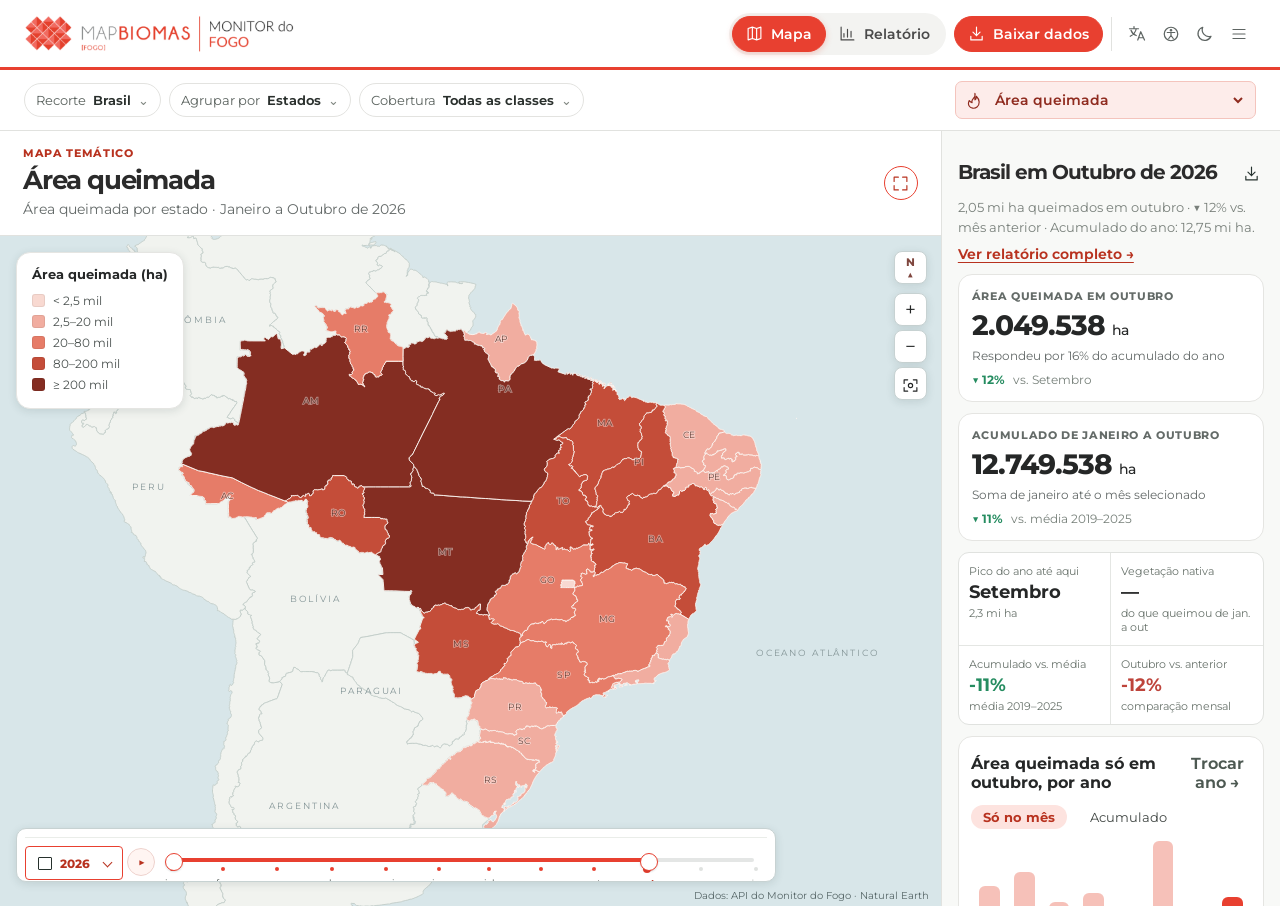
==== commit 1b890e91: "feat: mapa e painel de área queimada usam dados reais da API do Monitor do Fogo - Carrega área por e" ====
--- a/monitor-do-fogo/index.html
+++ b/monitor-do-fogo/index.html
@@ -8,7 +8,7 @@
 <button class="filtro-btn periodo-btn" id="periodoBtn"><i data-i="calendar"></i><strong>2026</strong><span>⌄</span></button>
 </div><label id="territorioFallback"><span class="fieldname">Recorte</span><select id="uf" aria-label="Recorte territorial"></select></label><label id="classeFallback"><i data-i="layers"></i><select id="classe" aria-label="Classe de cobertura"></select></label><label id="biomaWrap" hidden><select id="bioma" aria-label="Bioma"></select></label><label class="produto"><i data-i="fire"></i><select id="produto" aria-label="Produto"></select></label></div>
 <div id="menusFogo" class="menus-fogo" hidden></div>
-<main id="mapaView"><section class="mapcol"><div class="maphead"><div><div class="kicker">MAPA TEMÁTICO</div><h1 id="tituloMapa"></h1><p id="subMapa"></p></div><button class="quadrado" id="expand" aria-label="Alternar mapa ampliado"><i data-i="expand"></i></button></div><div class="mapstage"><svg id="mapa" viewBox="0 0 810 575" aria-label="Mapa interativo das unidades da federação"></svg><div id="legenda" class="mapbox"></div><div class="maptools"><span aria-label="Norte">N<br>▲</span><button id="zoomIn" aria-label="Aproximar mapa">+</button><button id="zoomOut" aria-label="Afastar mapa">−</button><button id="home" aria-label="Restaurar mapa"><i data-i="focus"></i></button></div><div id="mapTip" hidden></div><div class="tempo" id="timeline"><div class="tempotop"><span><i data-i="calendar"></i> Linha do tempo</span><b id="tempoValue"></b></div><div class="tempoctrl"><button id="play" aria-label="Reproduzir meses">▶</button><button id="timelineAno" class="timeline-year" aria-label="Selecionar ano">2026⌄</button><div class="timeline-range"><input id="rangeInicio" type="range" min="0" max="11" value="0" aria-label="Mês inicial"><input id="rangeFim" type="range" min="0" max="11" value="9" aria-label="Mês final"></div><div id="meses"></div></div></div><small class="credito">Natural Earth · Mapa demonstrativo</small></div></section><aside id="painel"></aside></main>
+<main id="mapaView"><section class="mapcol"><div class="maphead"><div><div class="kicker">MAPA TEMÁTICO</div><h1 id="tituloMapa"></h1><p id="subMapa"></p></div><button class="quadrado" id="expand" aria-label="Alternar mapa ampliado"><i data-i="expand"></i></button></div><div class="mapstage"><svg id="mapa" viewBox="0 0 810 575" aria-label="Mapa interativo das unidades da federação"></svg><div id="legenda" class="mapbox"></div><div class="maptools"><span aria-label="Norte">N<br>▲</span><button id="zoomIn" aria-label="Aproximar mapa">+</button><button id="zoomOut" aria-label="Afastar mapa">−</button><button id="home" aria-label="Restaurar mapa"><i data-i="focus"></i></button></div><div id="mapTip" hidden></div><div class="tempo" id="timeline"><div class="tempotop"><span><i data-i="calendar"></i> Linha do tempo</span><b id="tempoValue"></b></div><div class="tempoctrl"><button id="play" aria-label="Reproduzir meses">▶</button><button id="timelineAno" class="timeline-year" aria-label="Selecionar ano">2026⌄</button><div class="timeline-range"><input id="rangeInicio" type="range" min="0" max="11" value="0" aria-label="Mês inicial"><input id="rangeFim" type="range" min="0" max="11" value="9" aria-label="Mês final"></div><div id="meses"></div></div></div><small class="credito">Dados: API do Monitor do Fogo · Natural Earth</small></div></section><aside id="painel"></aside></main>
 <main id="relView" hidden><div class="relbar"><label>Período <select id="relMes"></select></label><small id="atualizacao">Série demonstrativa até setembro de 2026</small><button class="botao" id="share"><svg class="icon" viewBox="0 0 24 24" aria-hidden="true"><circle cx="18" cy="5" r="3"/><circle cx="5" cy="12" r="3"/><circle cx="18" cy="19" r="3"/><path d="m8 11 7-4m-7 6 7 4"/></svg>Compartilhar</button><button class="botao" id="print"><i data-i="print"></i>Imprimir ou salvar PDF</button></div><nav id="secoes" aria-label="Seções do relatório"></nav><div id="relatorio"></div></main>
 <dialog id="modal"><div class="dlghead"><h2 id="modalTitulo"></h2><button class="quadrado" id="fechar" aria-label="Fechar">×</button></div><div id="modalBody"></div></dialog>
-<script src="geografia.js?v=20261120-1755"></script><script src="navegacao.js?v=20261120-1755"></script><script src="fogo.js?v=20261120-1755"></script><script src="app.js?v=20261120-1755"></script><script src="exportar.js?v=20261120-1755"></script><script src="controles.js?v=20261120-1755"></script></body></html>
+<script src="geografia.js?v=20261120-1755"></script><script src="navegacao.js?v=20261120-1755"></script><script src="api.js?v=20261122-1200"></script><script src="fogo.js?v=20261120-1755"></script><script src="app.js?v=20261120-1755"></script><script src="exportar.js?v=20261120-1755"></script><script src="controles.js?v=20261120-1755"></script></body></html>
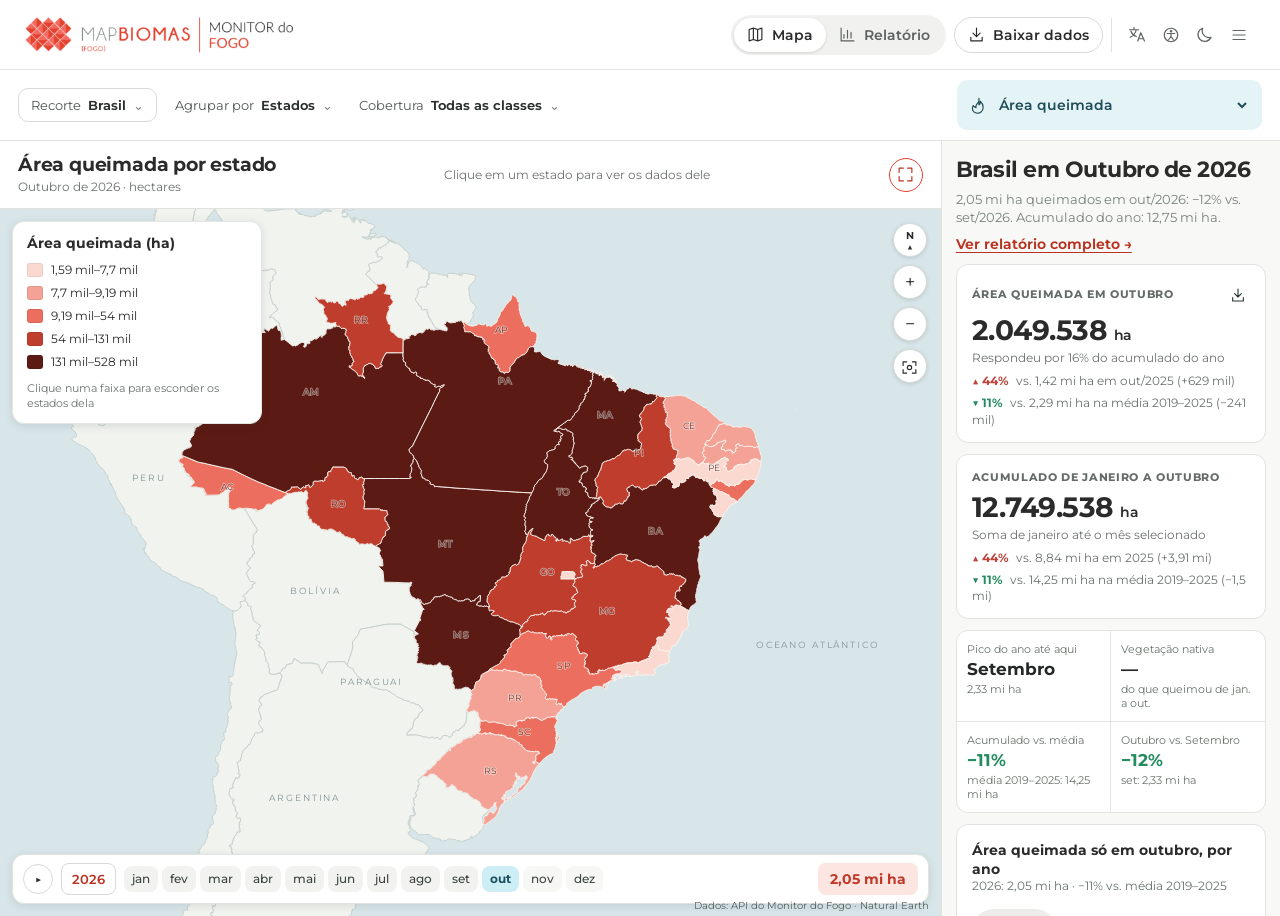
==== commit ad818ca4: "style: aproxima aba Mapa do layout da plataforma do Monitor - Legenda com faixas calculadas pelos qu" ====
--- a/monitor-do-fogo/index.html
+++ b/monitor-do-fogo/index.html
@@ -8,7 +8,7 @@
 <button class="filtro-btn periodo-btn" id="periodoBtn"><i data-i="calendar"></i><strong>2026</strong><span>⌄</span></button>
 </div><label id="territorioFallback"><span class="fieldname">Recorte</span><select id="uf" aria-label="Recorte territorial"></select></label><label id="classeFallback"><i data-i="layers"></i><select id="classe" aria-label="Classe de cobertura"></select></label><label id="biomaWrap" hidden><select id="bioma" aria-label="Bioma"></select></label><label class="produto"><i data-i="fire"></i><select id="produto" aria-label="Produto"></select></label></div>
 <div id="menusFogo" class="menus-fogo" hidden></div>
-<main id="mapaView"><section class="mapcol"><div class="maphead"><div><div class="kicker">MAPA TEMÁTICO</div><h1 id="tituloMapa"></h1><p id="subMapa"></p></div><button class="quadrado" id="expand" aria-label="Alternar mapa ampliado"><i data-i="expand"></i></button></div><div class="mapstage"><svg id="mapa" viewBox="0 0 810 575" aria-label="Mapa interativo das unidades da federação"></svg><div id="legenda" class="mapbox"></div><div class="maptools"><span aria-label="Norte">N<br>▲</span><button id="zoomIn" aria-label="Aproximar mapa">+</button><button id="zoomOut" aria-label="Afastar mapa">−</button><button id="home" aria-label="Restaurar mapa"><i data-i="focus"></i></button></div><div id="mapTip" hidden></div><div class="tempo" id="timeline"><div class="tempotop"><span><i data-i="calendar"></i> Linha do tempo</span><b id="tempoValue"></b></div><div class="tempoctrl"><button id="play" aria-label="Reproduzir meses">▶</button><button id="timelineAno" class="timeline-year" aria-label="Selecionar ano">2026⌄</button><div class="timeline-range"><input id="rangeInicio" type="range" min="0" max="11" value="0" aria-label="Mês inicial"><input id="rangeFim" type="range" min="0" max="11" value="9" aria-label="Mês final"></div><div id="meses"></div></div></div><small class="credito">Dados: API do Monitor do Fogo · Natural Earth</small></div></section><aside id="painel"></aside></main>
+<main id="mapaView"><section class="mapcol"><div class="maphead"><div><div class="kicker">MAPA TEMÁTICO</div><h1 id="tituloMapa"></h1><p id="subMapa"></p></div><small id="dicaMapa" class="dica-mapa">Clique em um estado para ver os dados dele</small><button class="quadrado" id="expand" aria-label="Alternar mapa ampliado"><i data-i="expand"></i></button></div><div class="mapstage"><svg id="mapa" viewBox="0 0 810 575" aria-label="Mapa interativo das unidades da federação"></svg><div id="legenda" class="mapbox"></div><div class="maptools"><span aria-label="Norte">N<br>▲</span><button id="zoomIn" aria-label="Aproximar mapa">+</button><button id="zoomOut" aria-label="Afastar mapa">−</button><button id="home" aria-label="Restaurar mapa"><i data-i="focus"></i></button></div><div id="mapTip" hidden></div><div class="tempo" id="timeline"><div class="tempotop"><span><i data-i="calendar"></i> Linha do tempo</span><b id="tempoValue"></b></div><div class="tempoctrl"><button id="play" aria-label="Reproduzir meses">▶</button><button id="timelineAno" class="timeline-year" aria-label="Selecionar ano">2026⌄</button><div class="timeline-range"><input id="rangeInicio" type="range" min="0" max="11" value="0" aria-label="Mês inicial"><input id="rangeFim" type="range" min="0" max="11" value="9" aria-label="Mês final"></div><div id="meses"></div><b id="valorMes" class="valor-mes" hidden></b></div></div><small class="credito">Dados: API do Monitor do Fogo · Natural Earth</small></div></section><aside id="painel"></aside></main>
 <main id="relView" hidden><div class="relbar"><label>Período <select id="relMes"></select></label><small id="atualizacao">Série demonstrativa até setembro de 2026</small><button class="botao" id="share"><svg class="icon" viewBox="0 0 24 24" aria-hidden="true"><circle cx="18" cy="5" r="3"/><circle cx="5" cy="12" r="3"/><circle cx="18" cy="19" r="3"/><path d="m8 11 7-4m-7 6 7 4"/></svg>Compartilhar</button><button class="botao" id="print"><i data-i="print"></i>Imprimir ou salvar PDF</button></div><nav id="secoes" aria-label="Seções do relatório"></nav><div id="relatorio"></div></main>
 <dialog id="modal"><div class="dlghead"><h2 id="modalTitulo"></h2><button class="quadrado" id="fechar" aria-label="Fechar">×</button></div><div id="modalBody"></div></dialog>
 <script src="geografia.js?v=20261120-1755"></script><script src="navegacao.js?v=20261120-1755"></script><script src="api.js?v=20261122-1200"></script><script src="fogo.js?v=20261120-1755"></script><script src="app.js?v=20261120-1755"></script><script src="exportar.js?v=20261120-1755"></script><script src="controles.js?v=20261120-1755"></script></body></html>
--- a/monitor-do-fogo/estilo.css
+++ b/monitor-do-fogo/estilo.css
@@ -117,4 +117,70 @@
 .origin-stack b{border-radius:2px}
 .tabla th{color:#5b5b5b;font-weight:600;font-size:13px}
 .tabla tr:hover td{background:#fbfaf9}
-.eixo-fogo,.emissao-axis{font-weight:500}+.eixo-fogo,.emissao-axis{font-weight:500}
+/* ===== Aproximação ao layout da plataforma do Monitor (aba Mapa) ===== */
+.kicker{display:none}
+.maphead{padding:12px 18px;align-items:center;justify-content:flex-start}
+.maphead h1{font-size:19px;letter-spacing:-.2px;font-weight:700;margin:0}
+.maphead p{font-size:12px;color:#6b716d;margin-top:2px}
+.maphead .quadrado{margin-left:auto}
+.dica-mapa{margin-left:auto;margin-right:12px;font-size:12px;color:#6b716d;white-space:nowrap}
+header{border-bottom:1px solid #e6e8e5}
+nav{background:#f1f2f0;border-radius:999px}
+nav button{color:#5b6160}
+nav .ativo,nav button.ativo{background:#fff;color:#2b2b2b;border:0;box-shadow:0 1px 3px #0002}
+nav .ativo svg,nav button.ativo svg{stroke:#2b2b2b}
+#download{background:#fff;color:#2b2b2b;border:1px solid #d6dbd8;border-radius:999px}
+#download:hover{background:#f7f7f5}
+#download svg{stroke:#2b2b2b}
+.filtros{padding:10px 18px;gap:12px}
+.filtro-btn{border:0;background:transparent;padding:6px 8px;color:#4f5653}
+.filtro-btn:first-child{border:1px solid #d6dbd8;background:#fff;border-radius:10px;padding:8px 12px}
+.filtros-fogo{gap:10px}
+.filtros label.produto{background:#e4f4f6;border:0;color:#1f4d58;border-radius:10px;padding:8px 12px;font-weight:600}
+.mapbox{left:12px;top:12px;border-radius:12px;padding:12px 14px;min-width:200px;max-width:250px}
+.mapbox strong{font-size:14px;font-weight:700;color:#2b2b2b;margin-bottom:6px}
+.legrow{font-size:12px;color:#2b2b2b;padding:4px 0}
+.legrow .swatch{width:16px;height:14px;border-radius:3px}
+.legdica{display:block;font-size:11px;color:#6b716d;margin-top:8px;line-height:1.35}
+.maptools{top:14px;right:14px;gap:8px}
+.maptools button,.maptools>span{width:34px;height:34px;border-radius:50%;border:1px solid #d6dbd8;background:#fff;box-shadow:0 1px 4px #0002;font-size:18px;color:#2b2b2b;padding:0}
+.maptools>span{font-size:10px;line-height:1.05;padding-top:7px;font-weight:700;color:#2b2b2b;margin-bottom:0}
+.credito{color:#55605e;font-size:10px}
+/* Linha do tempo: barra compacta com meses em pílulas */
+.tempo{left:12px;right:12px;bottom:12px;max-width:none;height:auto;padding:8px 10px;border-radius:12px;border:1px solid #e0e3e0;box-shadow:0 2px 10px #00000018;overflow:visible}
+.tempoctrl{position:static;height:auto;display:flex;align-items:center;gap:8px;margin:0;border:0;padding:0}
+.tempoctrl>#play{position:static;width:30px;height:30px;border:1px solid #d6dbd8;border-radius:50%;background:#fff;color:#2b2b2b;font-size:11px;line-height:1;padding:0;display:grid;place-items:center;flex:none}
+.timeline-year,.timeline-year:before,.timeline-year:after{content:none}
+.timeline-year{position:static;height:32px;min-width:0;border:1px solid #d6dbd8;border-radius:8px;color:#2b2b2b;padding:0 10px;font-weight:600;font-size:13px;background:#fff;flex:none}
+.tempoctrl .timeline-range{display:none}
+.tempoctrl #meses{display:flex;position:static;left:auto;right:auto;bottom:auto;height:auto;flex:1;gap:4px;justify-content:flex-start}
+.tempoctrl #meses button,.tempoctrl #meses button:before,.tempoctrl #meses button:after{content:none;display:block}
+.tempoctrl #meses button{font-size:12px;line-height:1.2;padding:6px 8px;border-radius:8px;background:#f2f3f1;color:#3d4440;font-weight:500}
+.tempoctrl #meses .sel{background:#cdeef5;color:#1d4f5e;font-weight:700}
+.tempoctrl #meses :disabled{background:#f7f7f6;color:#b4b9b6}
+.tempoctrl #meses .fora-periodo{color:#3d4440}
+.valor-mes{margin-left:auto;background:#fde6e1;color:#c0392b;border-radius:8px;padding:7px 12px;font-weight:700;font-size:14px;white-space:nowrap;flex:none}
+.valor-mes[hidden]{display:none}
+/* Painel lateral */
+aside{padding:16px 14px}
+.painel-titulo{font-size:22px;letter-spacing:-.5px;font-weight:700;color:#2b2b2b;margin:0 0 6px}
+.area-desc{font-size:13px;line-height:1.45;color:#6b716d}
+.fogo-card,.fogo-chart-card{padding:15px 15px 14px;border-radius:12px;border-color:#e0e3e0}
+.card-head{display:flex;align-items:center;justify-content:space-between;gap:8px}
+.card-share{padding:4px;color:#6b716d;background:transparent;border:0;cursor:pointer}
+.card-share svg{width:16px;height:16px}
+.fogo-big{font-size:28px;font-weight:700;letter-spacing:-.5px;margin:6px 0 2px;color:#2b2b2b}
+.fogo-big small{font-size:14px;font-weight:600}
+.fogo-card p{font-size:12px;color:#6b716d}
+.compare{font-size:12px;font-weight:700;margin-top:6px;line-height:1.35}
+.compare span{font-weight:400;color:#6b716d;margin-left:4px}
+.fogo-highlights{border-radius:12px;border-color:#e0e3e0}
+.fogo-highlights strong{font-size:17px}
+.linha-toggle{display:flex;align-items:center;justify-content:space-between;gap:8px;margin-top:6px}
+.linha-toggle .modo-fogo{margin:8px 0 10px}
+.modo-fogo button{border-radius:999px;padding:6px 12px;color:#4a4f4c;font-weight:500;background:transparent}
+.modo-fogo button.sel{background:#ececea;color:#2b2b2b;font-weight:700}
+.fogo-chart-card strong{font-size:14px;color:#2b2b2b}
+.periodo-inline{color:#1f4d58;font-weight:600;font-size:13px}
+.area-head{display:none}
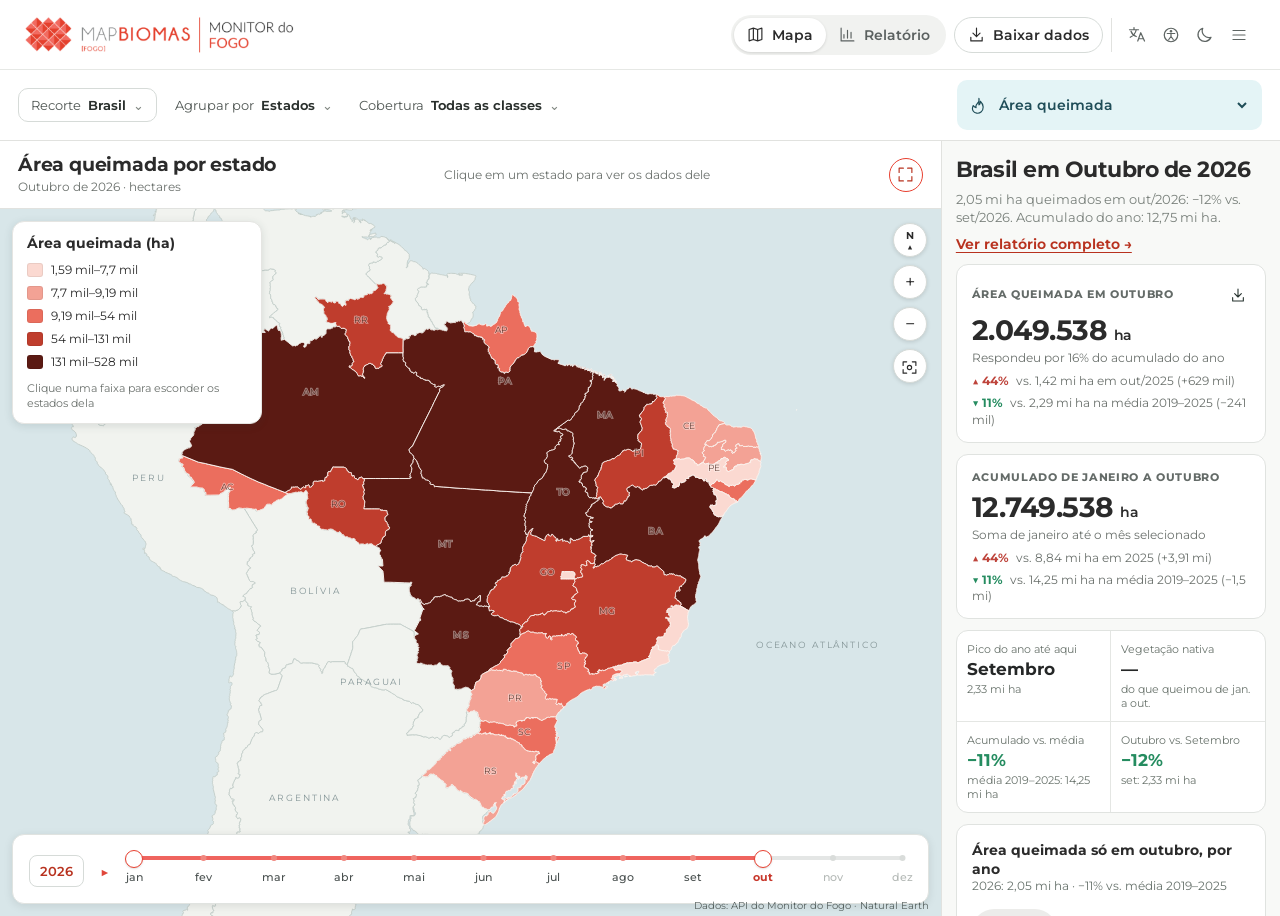
==== commit 4c308325: "style: barra de período com play entre ano e meses, meses em bolinhas na trilha e sem valor no final" ====
--- a/monitor-do-fogo/index.html
+++ b/monitor-do-fogo/index.html
@@ -8,7 +8,7 @@
 <button class="filtro-btn periodo-btn" id="periodoBtn"><i data-i="calendar"></i><strong>2026</strong><span>⌄</span></button>
 </div><label id="territorioFallback"><span class="fieldname">Recorte</span><select id="uf" aria-label="Recorte territorial"></select></label><label id="classeFallback"><i data-i="layers"></i><select id="classe" aria-label="Classe de cobertura"></select></label><label id="biomaWrap" hidden><select id="bioma" aria-label="Bioma"></select></label><label class="produto"><i data-i="fire"></i><select id="produto" aria-label="Produto"></select></label></div>
 <div id="menusFogo" class="menus-fogo" hidden></div>
-<main id="mapaView"><section class="mapcol"><div class="maphead"><div><div class="kicker">MAPA TEMÁTICO</div><h1 id="tituloMapa"></h1><p id="subMapa"></p></div><small id="dicaMapa" class="dica-mapa">Clique em um estado para ver os dados dele</small><button class="quadrado" id="expand" aria-label="Alternar mapa ampliado"><i data-i="expand"></i></button></div><div class="mapstage"><svg id="mapa" viewBox="0 0 810 575" aria-label="Mapa interativo das unidades da federação"></svg><div id="legenda" class="mapbox"></div><div class="maptools"><span aria-label="Norte">N<br>▲</span><button id="zoomIn" aria-label="Aproximar mapa">+</button><button id="zoomOut" aria-label="Afastar mapa">−</button><button id="home" aria-label="Restaurar mapa"><i data-i="focus"></i></button></div><div id="mapTip" hidden></div><div class="tempo" id="timeline"><div class="tempotop"><span><i data-i="calendar"></i> Linha do tempo</span><b id="tempoValue"></b></div><div class="tempoctrl"><button id="play" aria-label="Reproduzir meses">▶</button><button id="timelineAno" class="timeline-year" aria-label="Selecionar ano">2026⌄</button><div class="timeline-range"><input id="rangeInicio" type="range" min="0" max="11" value="0" aria-label="Mês inicial"><input id="rangeFim" type="range" min="0" max="11" value="9" aria-label="Mês final"></div><div id="meses"></div><b id="valorMes" class="valor-mes" hidden></b></div></div><small class="credito">Dados: API do Monitor do Fogo · Natural Earth</small></div></section><aside id="painel"></aside></main>
+<main id="mapaView"><section class="mapcol"><div class="maphead"><div><div class="kicker">MAPA TEMÁTICO</div><h1 id="tituloMapa"></h1><p id="subMapa"></p></div><small id="dicaMapa" class="dica-mapa">Clique em um estado para ver os dados dele</small><button class="quadrado" id="expand" aria-label="Alternar mapa ampliado"><i data-i="expand"></i></button></div><div class="mapstage"><svg id="mapa" viewBox="0 0 810 575" aria-label="Mapa interativo das unidades da federação"></svg><div id="legenda" class="mapbox"></div><div class="maptools"><span aria-label="Norte">N<br>▲</span><button id="zoomIn" aria-label="Aproximar mapa">+</button><button id="zoomOut" aria-label="Afastar mapa">−</button><button id="home" aria-label="Restaurar mapa"><i data-i="focus"></i></button></div><div id="mapTip" hidden></div><div class="tempo" id="timeline"><div class="tempotop"><span><i data-i="calendar"></i> Linha do tempo</span><b id="tempoValue"></b></div><div class="tempoctrl"><button id="timelineAno" class="timeline-year" aria-label="Selecionar ano">2026⌄</button><button id="play" aria-label="Reproduzir meses">▶</button><div class="trilha"><div class="timeline-range"><input id="rangeInicio" type="range" min="0" max="11" value="0" aria-label="Mês inicial"><input id="rangeFim" type="range" min="0" max="11" value="9" aria-label="Mês final"></div><div id="meses"></div></div></div></div><small class="credito">Dados: API do Monitor do Fogo · Natural Earth</small></div></section><aside id="painel"></aside></main>
 <main id="relView" hidden><div class="relbar"><label>Período <select id="relMes"></select></label><small id="atualizacao">Série demonstrativa até setembro de 2026</small><button class="botao" id="share"><svg class="icon" viewBox="0 0 24 24" aria-hidden="true"><circle cx="18" cy="5" r="3"/><circle cx="5" cy="12" r="3"/><circle cx="18" cy="19" r="3"/><path d="m8 11 7-4m-7 6 7 4"/></svg>Compartilhar</button><button class="botao" id="print"><i data-i="print"></i>Imprimir ou salvar PDF</button></div><nav id="secoes" aria-label="Seções do relatório"></nav><div id="relatorio"></div></main>
 <dialog id="modal"><div class="dlghead"><h2 id="modalTitulo"></h2><button class="quadrado" id="fechar" aria-label="Fechar">×</button></div><div id="modalBody"></div></dialog>
 <script src="geografia.js?v=20261120-1755"></script><script src="navegacao.js?v=20261120-1755"></script><script src="api.js?v=20261122-1200"></script><script src="fogo.js?v=20261120-1755"></script><script src="app.js?v=20261120-1755"></script><script src="exportar.js?v=20261120-1755"></script><script src="controles.js?v=20261120-1755"></script></body></html>
--- a/monitor-do-fogo/estilo.css
+++ b/monitor-do-fogo/estilo.css
@@ -183,4 +183,28 @@
 .modo-fogo button.sel{background:#ececea;color:#2b2b2b;font-weight:700}
 .fogo-chart-card strong{font-size:14px;color:#2b2b2b}
 .periodo-inline{color:#1f4d58;font-weight:600;font-size:13px}
-.area-head{display:none}+.area-head{display:none}
+/* ===== Barra de período: ano, play, trilha com alças e meses em bolinhas ===== */
+.tempo{padding:10px 16px 6px}
+.tempoctrl{display:flex;align-items:center;gap:14px;height:auto}
+.tempoctrl>#timelineAno{order:1}
+.tempoctrl>#play{order:2;position:static;width:auto;height:auto;border:0;background:none;color:#e0463a;font-size:15px;line-height:1;padding:0 2px}
+.trilha{order:3;position:relative;flex:1;min-width:0;height:52px}
+.trilha .timeline-range{position:absolute;left:0;right:0;top:2px;height:24px;margin:0;min-width:0}
+.trilha .timeline-range:before{left:9px;right:9px;top:9px;height:4px;background:linear-gradient(to right,#e4e6e5 0 var(--start),#ef645f var(--start) var(--end),#e4e6e5 var(--end) 100%)}
+.tempoctrl #meses{position:absolute;left:0;right:0;top:0;bottom:auto;height:52px;display:block;gap:0;padding:0}
+.tempoctrl #meses button{position:absolute;top:0;left:calc(9px + (100% - 18px) * var(--i) / 11);transform:translateX(-50%);height:52px;width:auto;display:flex;flex-direction:column;align-items:center;justify-content:flex-start;padding:0;margin:0;background:none;font-size:11px;font-weight:500;line-height:1;color:#4a5150;border-radius:0}
+.tempoctrl #meses button:before{content:'';display:block;width:6px;height:6px;border-radius:50%;background:#f0877f;margin:12px auto 0}
+.tempoctrl #meses button:after{content:none}
+.tempoctrl #meses .sel{background:none;color:#c8382c;font-weight:700}
+.tempoctrl #meses .sel:before{width:9px;height:9px;margin-top:10px;background:#e0463a}
+.tempoctrl #meses .fora-periodo{color:#4a5150}
+.tempoctrl #meses :disabled{color:#b4b9b6;background:none;cursor:default}
+.tempoctrl #meses :disabled:before{background:#d9dcda}
+/* Ajuste: trilha visível com alças, bolinhas centradas na linha */
+.tempoctrl .trilha .timeline-range{display:block}
+.tempoctrl #meses button:before{margin-top:10px}
+.tempoctrl #meses .sel:before{margin-top:8px}
+/* Ajuste: rótulos abaixo das alças */
+.tempoctrl #meses button:before{margin-top:10px;margin-bottom:11px}
+.tempoctrl #meses .sel:before{margin-top:8px;margin-bottom:10px}
